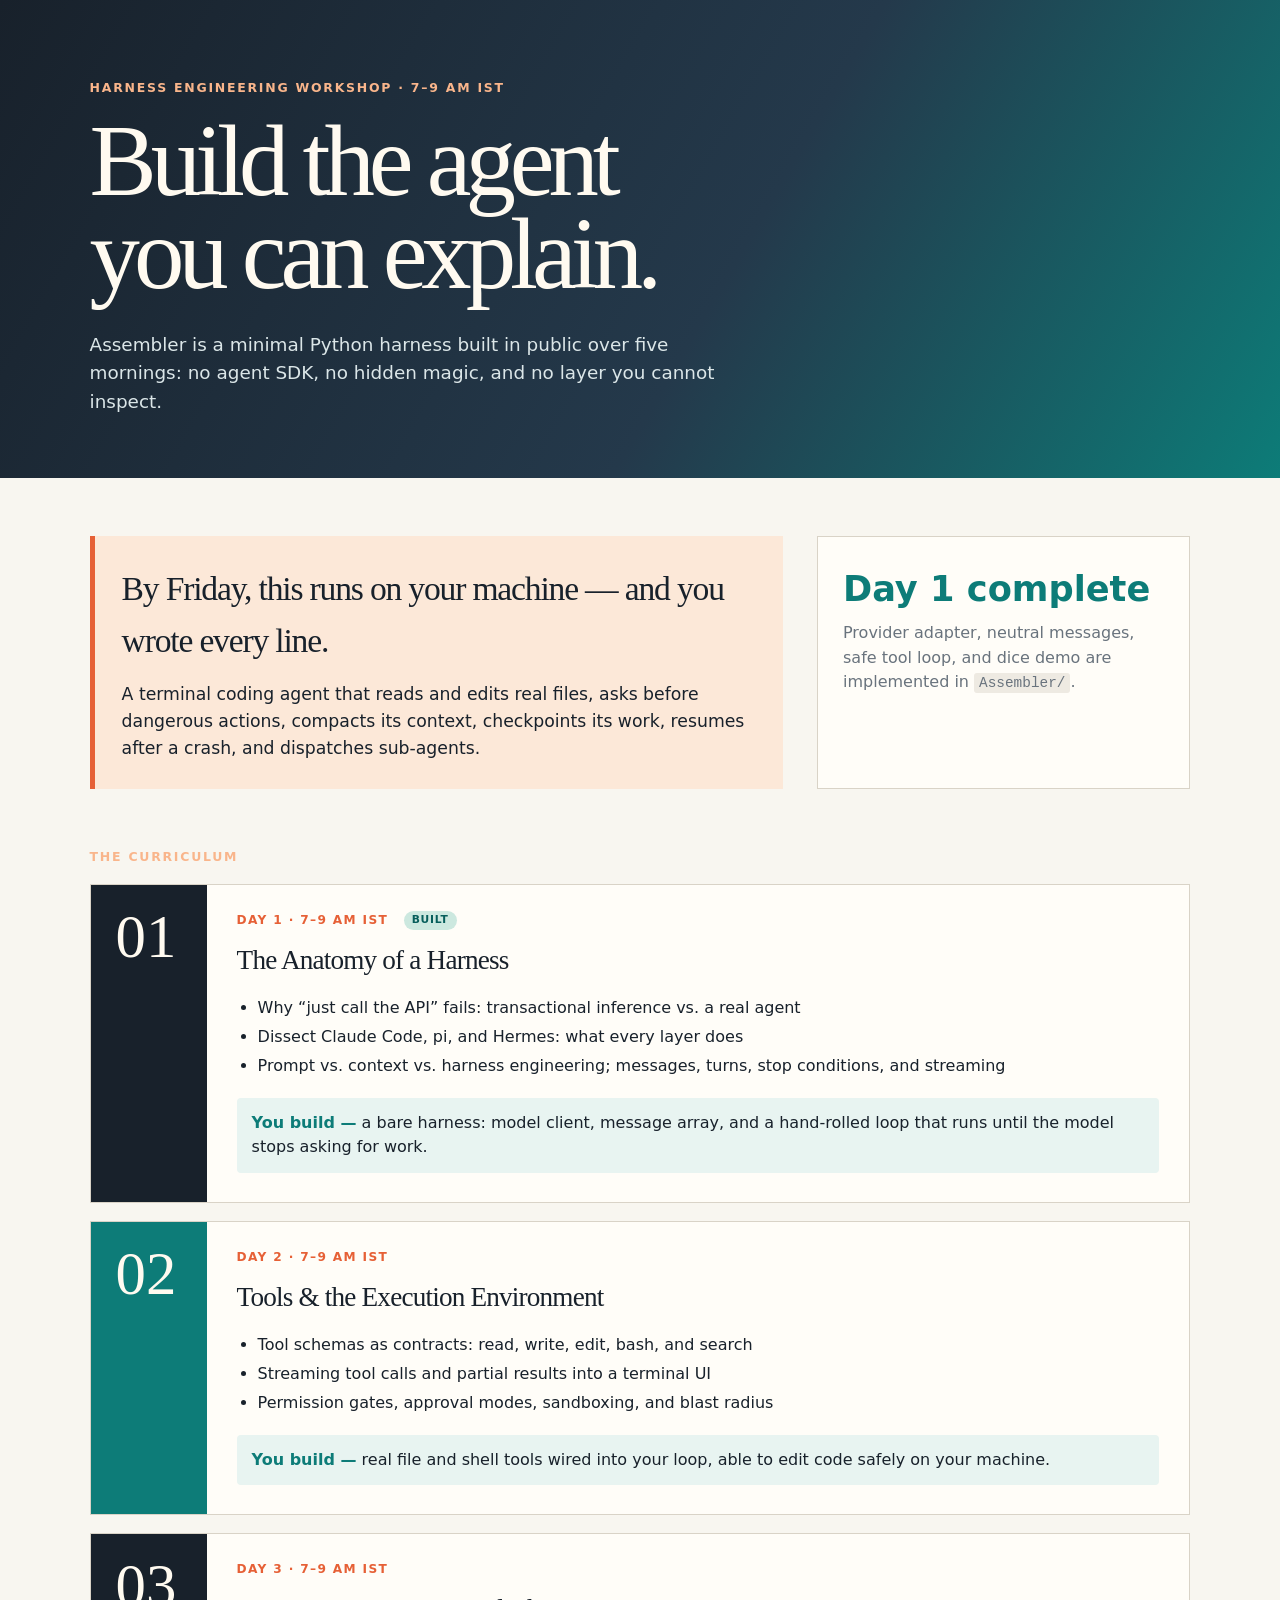
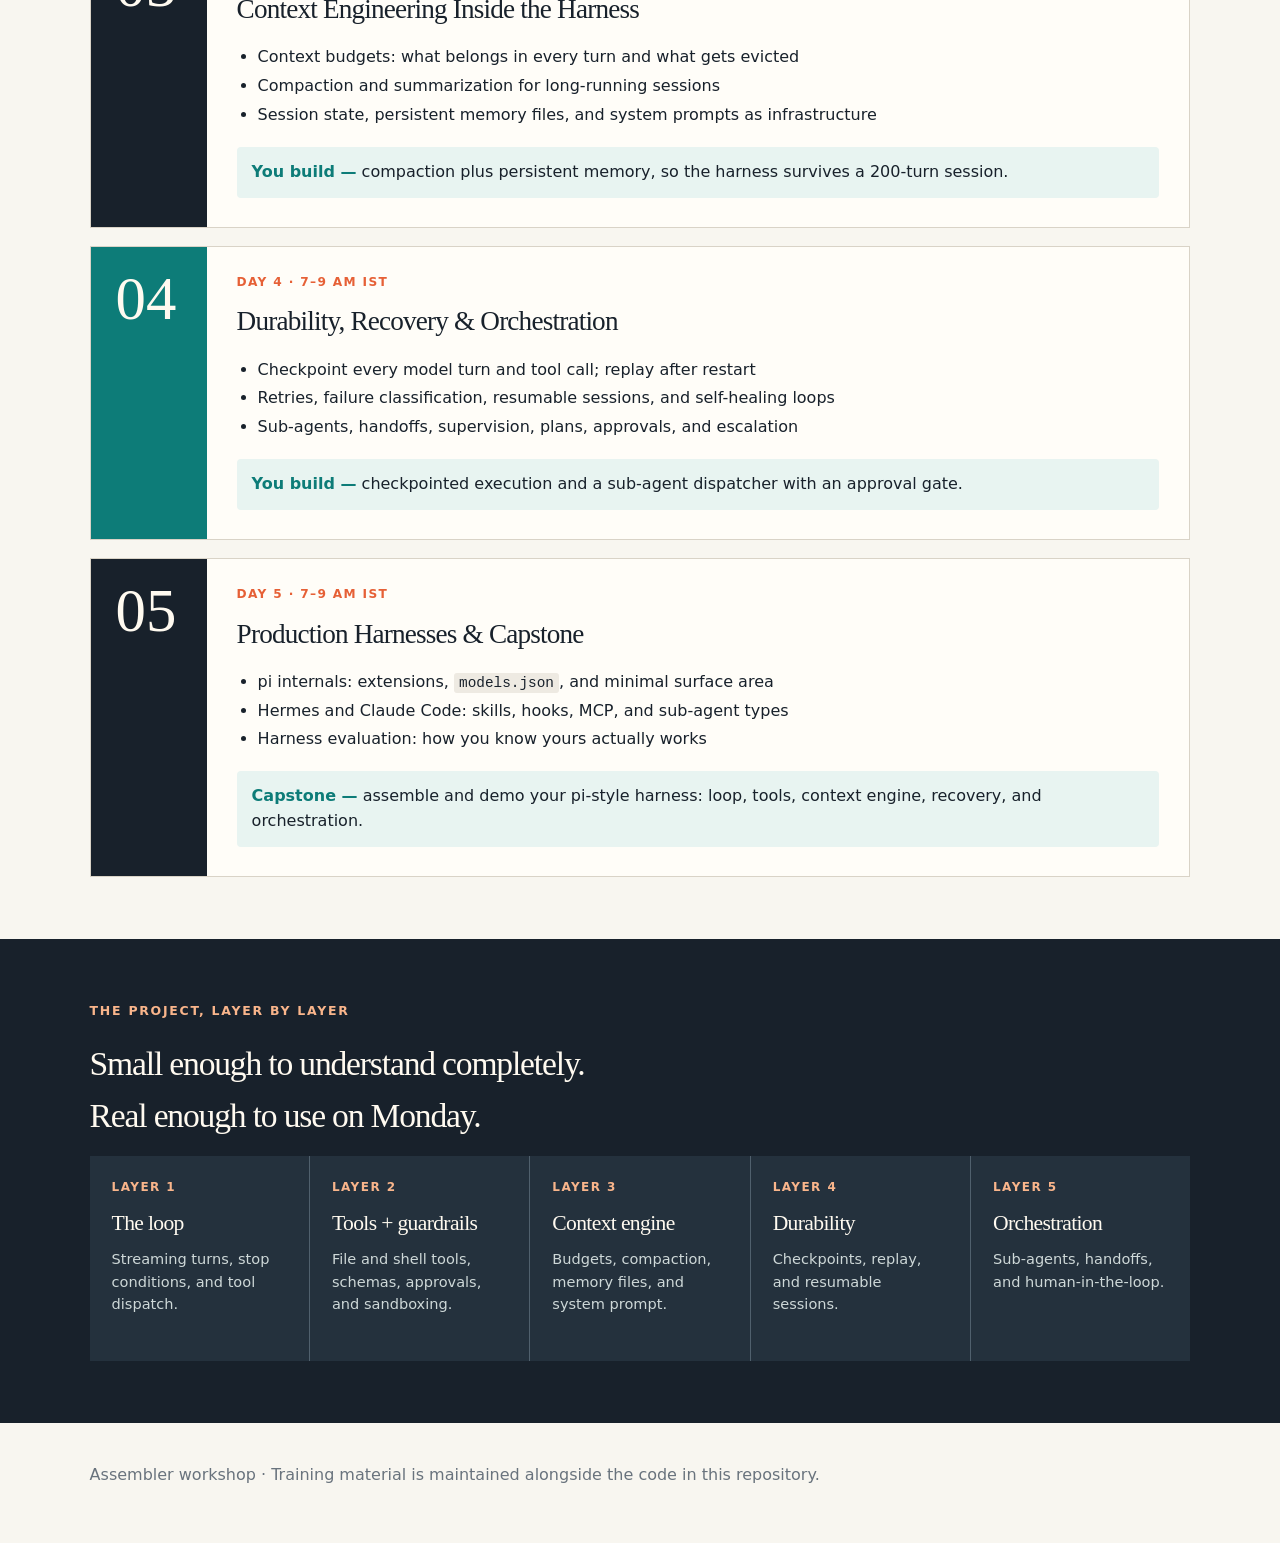
==== training/index.html @ d34ec554 "Add Assembler workshop training guide" ====
<!--
Day 1–5: Assembler workshop learning guide.
Concept: make the curriculum, build milestones, and final architecture visible in one place.
Design rules: remain dependency-free, work from a local file, and track only verified progress.
-->
<!doctype html>
<html lang="en">
<head>
  <meta charset="utf-8">
  <meta name="viewport" content="width=device-width, initial-scale=1">
  <title>Assembler — Harness Engineering Workshop</title>
  <style>
    :root { --ink:#18212b; --paper:#f8f6f0; --card:#fffdf8; --line:#d9d3c7; --accent:#e66036; --teal:#0d7c78; --muted:#69737d; }
    * { box-sizing:border-box; }
    body { margin:0; color:var(--ink); background:var(--paper); font:16px/1.55 Inter, ui-sans-serif, system-ui, sans-serif; }
    header { padding:78px max(7vw,28px) 62px; color:#fffaf0; background:linear-gradient(120deg,#18212b 0%,#24394b 57%,#0d7c78 100%); }
    .eyebrow { margin:0 0 18px; color:#f9b58b; font-size:.78rem; font-weight:800; letter-spacing:.14em; text-transform:uppercase; }
    h1 { max-width:850px; margin:0; font-family:Georgia, serif; font-size:clamp(2.8rem,8vw,6.3rem); font-weight:400; letter-spacing:-.06em; line-height:.92; }
    header p { max-width:650px; margin:30px 0 0; color:#dbe6e8; font-size:1.15rem; }
    main { width:min(1120px,86vw); margin:0 auto; }
    .intro { display:grid; grid-template-columns:1.3fr .7fr; gap:34px; margin:58px 0; }
    h2 { margin:0 0 14px; font-family:Georgia, serif; font-size:2.1rem; font-weight:400; letter-spacing:-.035em; }
    .promise { padding:27px; border-left:5px solid var(--accent); background:#fce8d8; }
    .promise p { margin:0; font-size:1.08rem; }
    .status { padding:25px; border:1px solid var(--line); background:var(--card); }
    .status strong { display:block; color:var(--teal); font-size:2.2rem; }
    .status p { margin:4px 0 0; color:var(--muted); }
    .modules { display:grid; gap:18px; margin:0 0 62px; }
    .module { display:grid; grid-template-columns:116px 1fr; overflow:hidden; border:1px solid var(--line); background:var(--card); }
    .number { padding:25px; color:#fffaf0; background:var(--ink); font:3.8rem/.9 Georgia, serif; }
    .module:nth-child(even) .number { background:var(--teal); }
    .module-content { padding:26px 30px 29px; }
    .meta { margin:0 0 9px; color:var(--accent); font-size:.76rem; font-weight:800; letter-spacing:.11em; text-transform:uppercase; }
    h3 { margin:0; font-family:Georgia, serif; font-size:1.7rem; font-weight:400; letter-spacing:-.03em; }
    ul { margin:15px 0; padding-left:21px; }
    li { margin:4px 0; }
    .build { margin:19px 0 0; padding:13px 15px; border-radius:4px; background:#e8f4f1; }
    .build b { color:var(--teal); }
    .complete { display:inline-block; margin-left:10px; padding:3px 8px; border-radius:99px; color:#075e5b; background:#cce8df; font:700 .67rem/1.2 ui-sans-serif, system-ui, sans-serif; letter-spacing:.07em; text-transform:uppercase; vertical-align:middle; }
    .architecture { margin:0 -7vw 0; padding:62px 7vw; color:#fffaf0; background:#18212b; }
    .architecture h2 { color:#fffaf0; }
    .layers { display:grid; grid-template-columns:repeat(5,1fr); gap:1px; background:#50606d; }
    .layer { min-height:205px; padding:22px; background:#24313d; }
    .layer b { display:block; color:#f9b58b; font-size:.75rem; letter-spacing:.12em; text-transform:uppercase; }
    .layer h3 { margin:10px 0 8px; font-size:1.35rem; }
    .layer p { margin:0; color:#ced8d8; font-size:.91rem; }
    footer { padding:40px 0 55px; color:var(--muted); }
    code { padding:2px 5px; border-radius:3px; background:#eeeae2; font-size:.9em; }
    @media (max-width:760px) { .intro { grid-template-columns:1fr; } .module { grid-template-columns:80px 1fr; } .number { padding:22px 14px; font-size:2.6rem; } .module-content { padding:22px; } .layers { grid-template-columns:1fr; } }
  </style>
</head>
<body>
  <header>
    <p class="eyebrow">Harness Engineering Workshop · 7–9 AM IST</p>
    <h1>Build the agent<br>you can explain.</h1>
    <p>Assembler is a minimal Python harness built in public over five mornings: no agent SDK, no hidden magic, and no layer you cannot inspect.</p>
  </header>
  <main>
    <section class="intro">
      <div class="promise">
        <h2>By Friday, this runs on your machine — and you wrote every line.</h2>
        <p>A terminal coding agent that reads and edits real files, asks before dangerous actions, compacts its context, checkpoints its work, resumes after a crash, and dispatches sub-agents.</p>
      </div>
      <aside class="status">
        <strong>Day 1 complete</strong>
        <p>Provider adapter, neutral messages, safe tool loop, and dice demo are implemented in <code>Assembler/</code>.</p>
      </aside>
    </section>

    <section aria-labelledby="curriculum">
      <p class="eyebrow" id="curriculum">The curriculum</p>
      <div class="modules">
        <article class="module">
          <div class="number">01</div><div class="module-content">
            <p class="meta">Day 1 · 7–9 AM IST <span class="complete">Built</span></p><h3>The Anatomy of a Harness</h3>
            <ul><li>Why “just call the API” fails: transactional inference vs. a real agent</li><li>Dissect Claude Code, pi, and Hermes: what every layer does</li><li>Prompt vs. context vs. harness engineering; messages, turns, stop conditions, and streaming</li></ul>
            <p class="build"><b>You build —</b> a bare harness: model client, message array, and a hand-rolled loop that runs until the model stops asking for work.</p>
          </div>
        </article>
        <article class="module">
          <div class="number">02</div><div class="module-content">
            <p class="meta">Day 2 · 7–9 AM IST</p><h3>Tools &amp; the Execution Environment</h3>
            <ul><li>Tool schemas as contracts: read, write, edit, bash, and search</li><li>Streaming tool calls and partial results into a terminal UI</li><li>Permission gates, approval modes, sandboxing, and blast radius</li></ul>
            <p class="build"><b>You build —</b> real file and shell tools wired into your loop, able to edit code safely on your machine.</p>
          </div>
        </article>
        <article class="module">
          <div class="number">03</div><div class="module-content">
            <p class="meta">Day 3 · 7–9 AM IST</p><h3>Context Engineering Inside the Harness</h3>
            <ul><li>Context budgets: what belongs in every turn and what gets evicted</li><li>Compaction and summarization for long-running sessions</li><li>Session state, persistent memory files, and system prompts as infrastructure</li></ul>
            <p class="build"><b>You build —</b> compaction plus persistent memory, so the harness survives a 200-turn session.</p>
          </div>
        </article>
        <article class="module">
          <div class="number">04</div><div class="module-content">
            <p class="meta">Day 4 · 7–9 AM IST</p><h3>Durability, Recovery &amp; Orchestration</h3>
            <ul><li>Checkpoint every model turn and tool call; replay after restart</li><li>Retries, failure classification, resumable sessions, and self-healing loops</li><li>Sub-agents, handoffs, supervision, plans, approvals, and escalation</li></ul>
            <p class="build"><b>You build —</b> checkpointed execution and a sub-agent dispatcher with an approval gate.</p>
          </div>
        </article>
        <article class="module">
          <div class="number">05</div><div class="module-content">
            <p class="meta">Day 5 · 7–9 AM IST</p><h3>Production Harnesses &amp; Capstone</h3>
            <ul><li>pi internals: extensions, <code>models.json</code>, and minimal surface area</li><li>Hermes and Claude Code: skills, hooks, MCP, and sub-agent types</li><li>Harness evaluation: how you know yours actually works</li></ul>
            <p class="build"><b>Capstone —</b> assemble and demo your pi-style harness: loop, tools, context engine, recovery, and orchestration.</p>
          </div>
        </article>
      </div>
    </section>
    <section class="architecture" aria-labelledby="architecture">
      <p class="eyebrow">The project, layer by layer</p><h2 id="architecture">Small enough to understand completely.<br>Real enough to use on Monday.</h2>
      <div class="layers">
        <article class="layer"><b>Layer 1</b><h3>The loop</h3><p>Streaming turns, stop conditions, and tool dispatch.</p></article>
        <article class="layer"><b>Layer 2</b><h3>Tools + guardrails</h3><p>File and shell tools, schemas, approvals, and sandboxing.</p></article>
        <article class="layer"><b>Layer 3</b><h3>Context engine</h3><p>Budgets, compaction, memory files, and system prompt.</p></article>
        <article class="layer"><b>Layer 4</b><h3>Durability</h3><p>Checkpoints, replay, and resumable sessions.</p></article>
        <article class="layer"><b>Layer 5</b><h3>Orchestration</h3><p>Sub-agents, handoffs, and human-in-the-loop.</p></article>
      </div>
    </section>
    <footer>Assembler workshop · Training material is maintained alongside the code in this repository.</footer>
  </main>
</body>
</html>
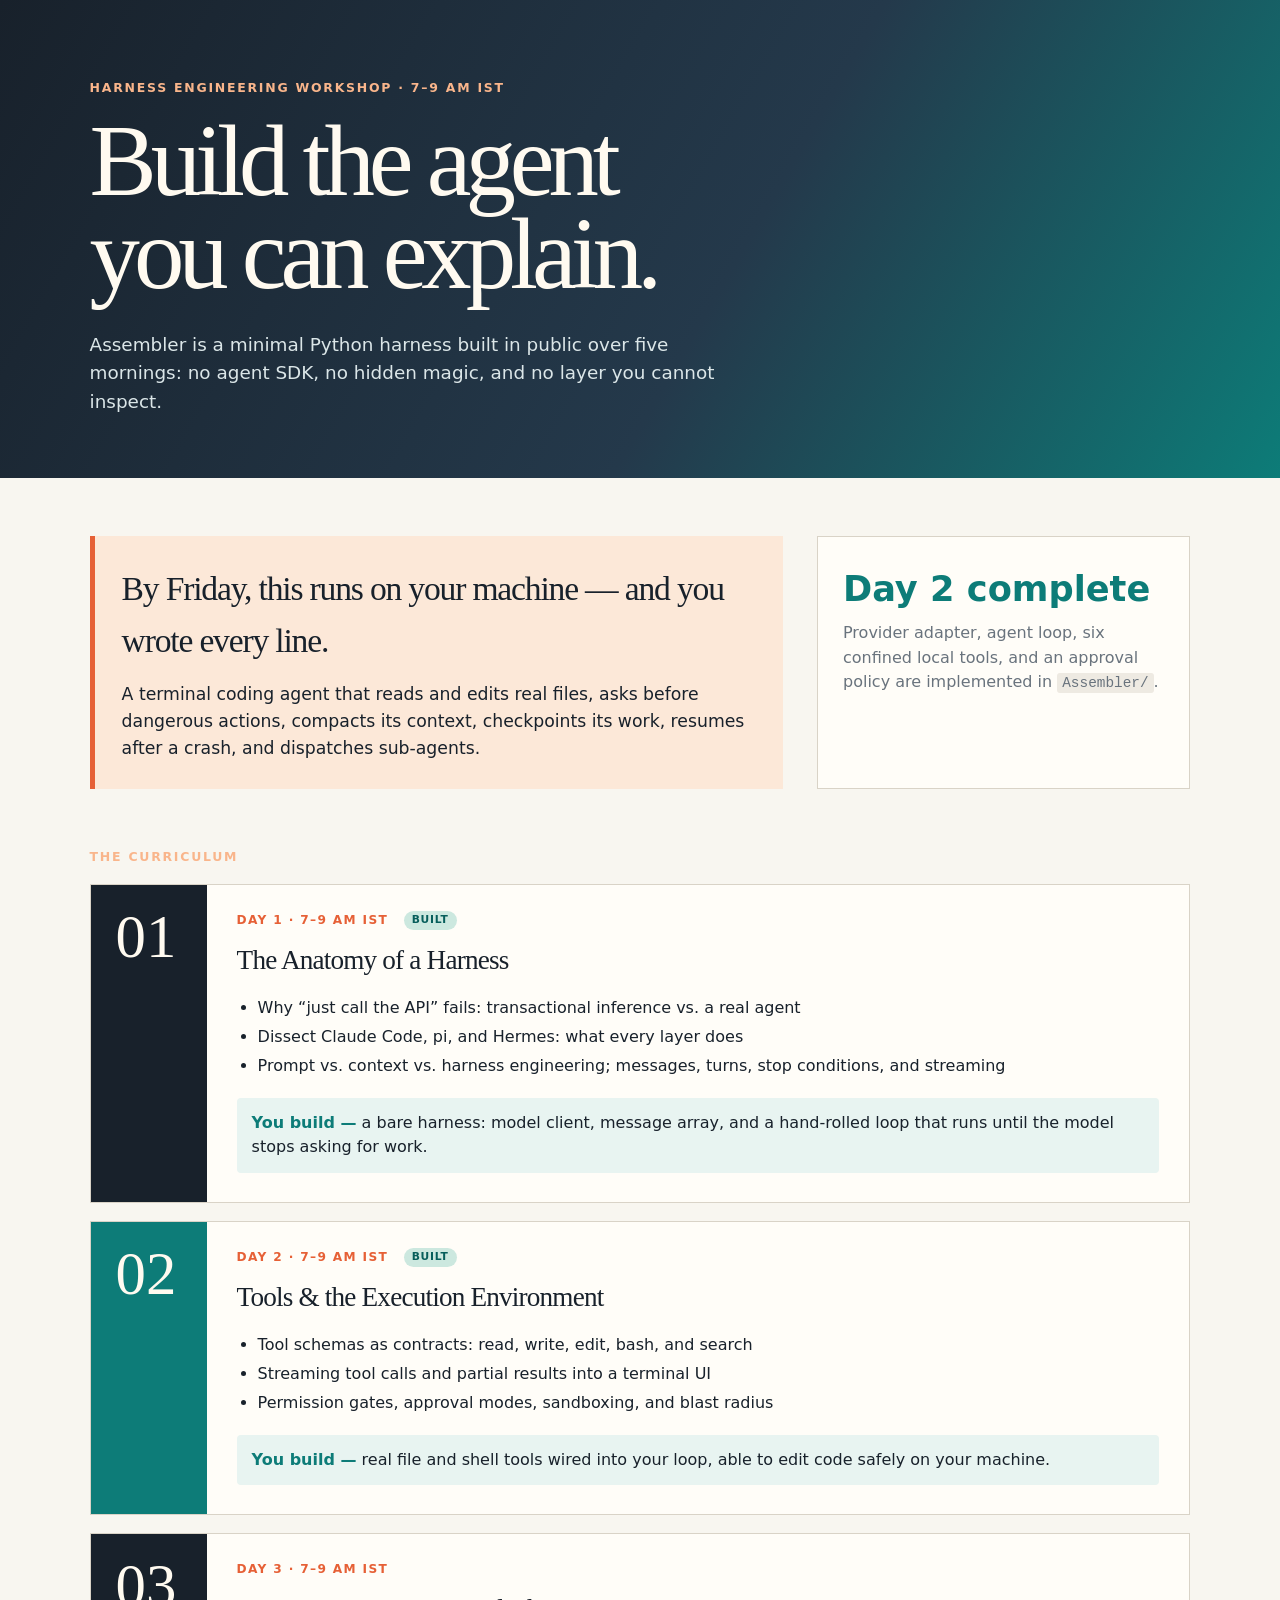
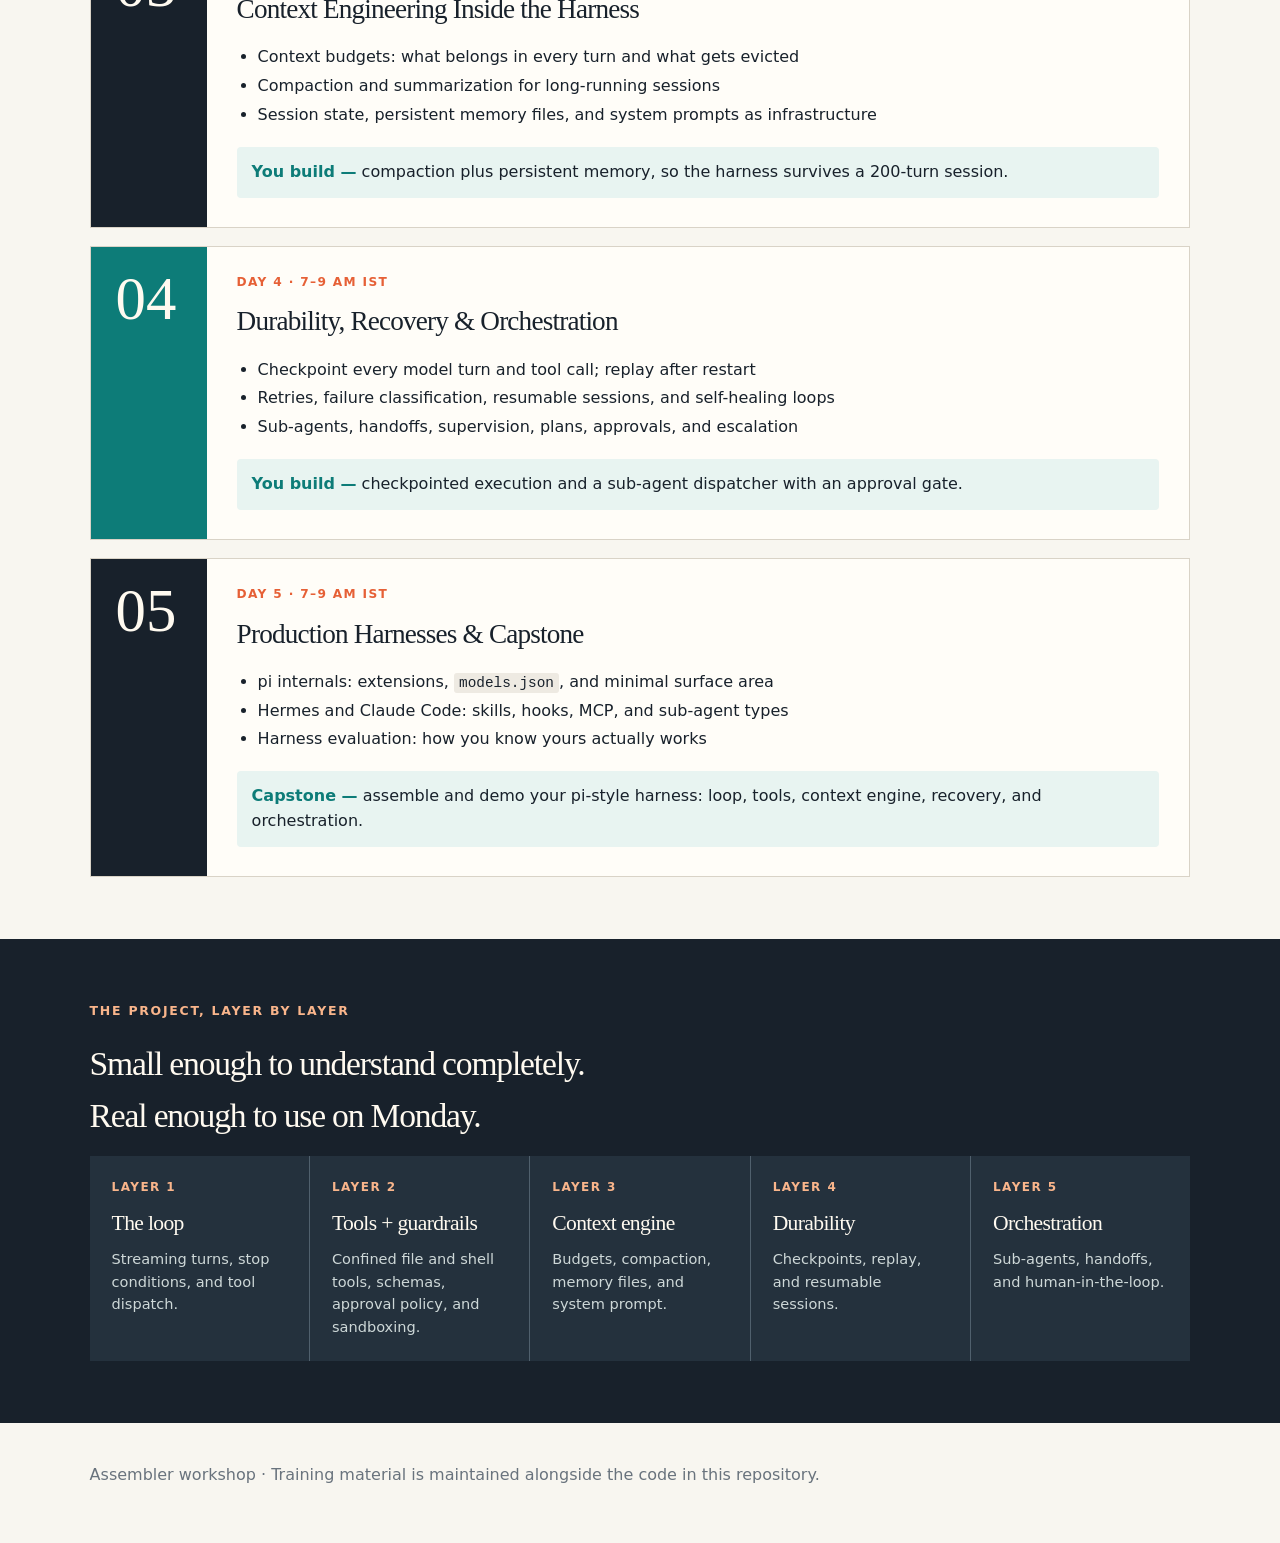
==== commit b3e9cd44: "Complete Day 2 tools and security milestone" ====
--- a/training/index.html
+++ b/training/index.html
@@ -62,8 +62,8 @@
         <p>A terminal coding agent that reads and edits real files, asks before dangerous actions, compacts its context, checkpoints its work, resumes after a crash, and dispatches sub-agents.</p>
       </div>
       <aside class="status">
-        <strong>Day 1 complete</strong>
-        <p>Provider adapter, neutral messages, safe tool loop, and dice demo are implemented in <code>Assembler/</code>.</p>
+        <strong>Day 2 complete</strong>
+        <p>Provider adapter, agent loop, six confined local tools, and an approval policy are implemented in <code>Assembler/</code>.</p>
       </aside>
     </section>
 
@@ -79,7 +79,7 @@
         </article>
         <article class="module">
           <div class="number">02</div><div class="module-content">
-            <p class="meta">Day 2 · 7–9 AM IST</p><h3>Tools &amp; the Execution Environment</h3>
+            <p class="meta">Day 2 · 7–9 AM IST <span class="complete">Built</span></p><h3>Tools &amp; the Execution Environment</h3>
             <ul><li>Tool schemas as contracts: read, write, edit, bash, and search</li><li>Streaming tool calls and partial results into a terminal UI</li><li>Permission gates, approval modes, sandboxing, and blast radius</li></ul>
             <p class="build"><b>You build —</b> real file and shell tools wired into your loop, able to edit code safely on your machine.</p>
           </div>
@@ -111,7 +111,7 @@
       <p class="eyebrow">The project, layer by layer</p><h2 id="architecture">Small enough to understand completely.<br>Real enough to use on Monday.</h2>
       <div class="layers">
         <article class="layer"><b>Layer 1</b><h3>The loop</h3><p>Streaming turns, stop conditions, and tool dispatch.</p></article>
-        <article class="layer"><b>Layer 2</b><h3>Tools + guardrails</h3><p>File and shell tools, schemas, approvals, and sandboxing.</p></article>
+        <article class="layer"><b>Layer 2</b><h3>Tools + guardrails</h3><p>Confined file and shell tools, schemas, approval policy, and sandboxing.</p></article>
         <article class="layer"><b>Layer 3</b><h3>Context engine</h3><p>Budgets, compaction, memory files, and system prompt.</p></article>
         <article class="layer"><b>Layer 4</b><h3>Durability</h3><p>Checkpoints, replay, and resumable sessions.</p></article>
         <article class="layer"><b>Layer 5</b><h3>Orchestration</h3><p>Sub-agents, handoffs, and human-in-the-loop.</p></article>
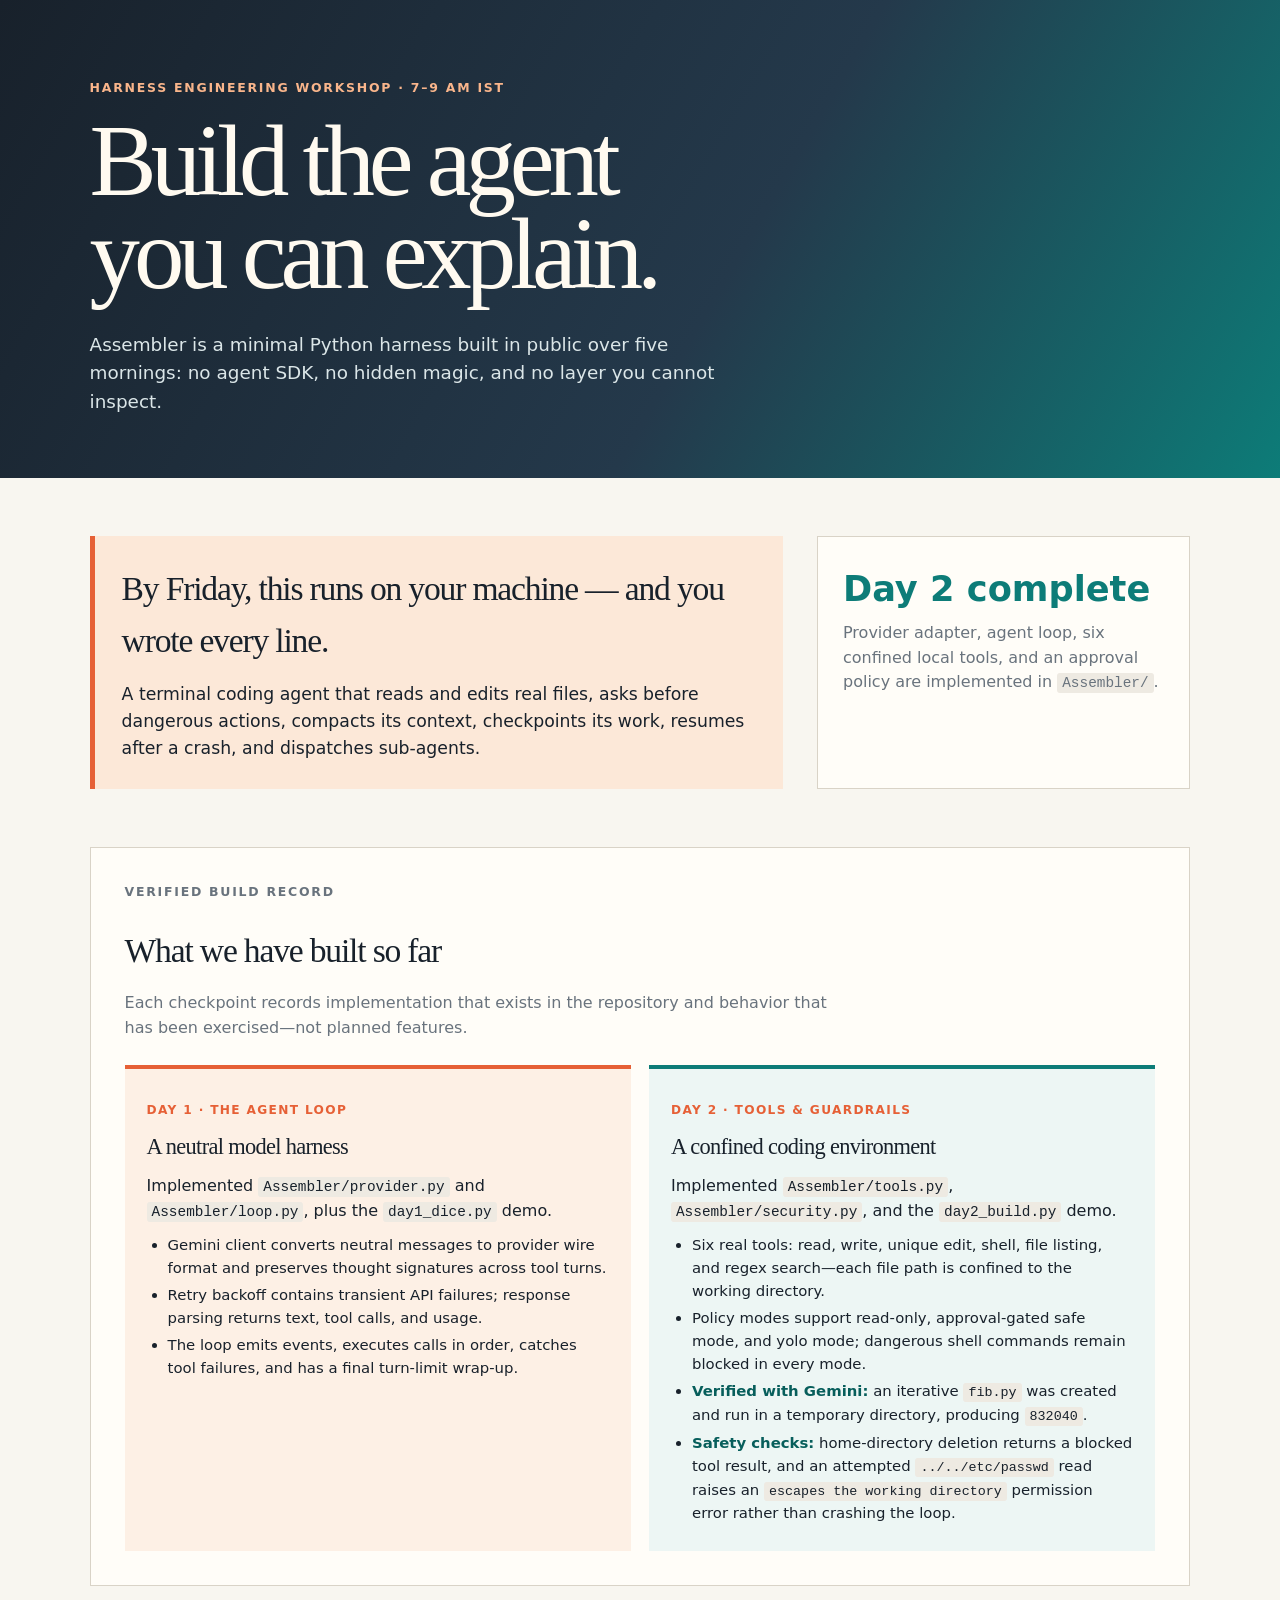
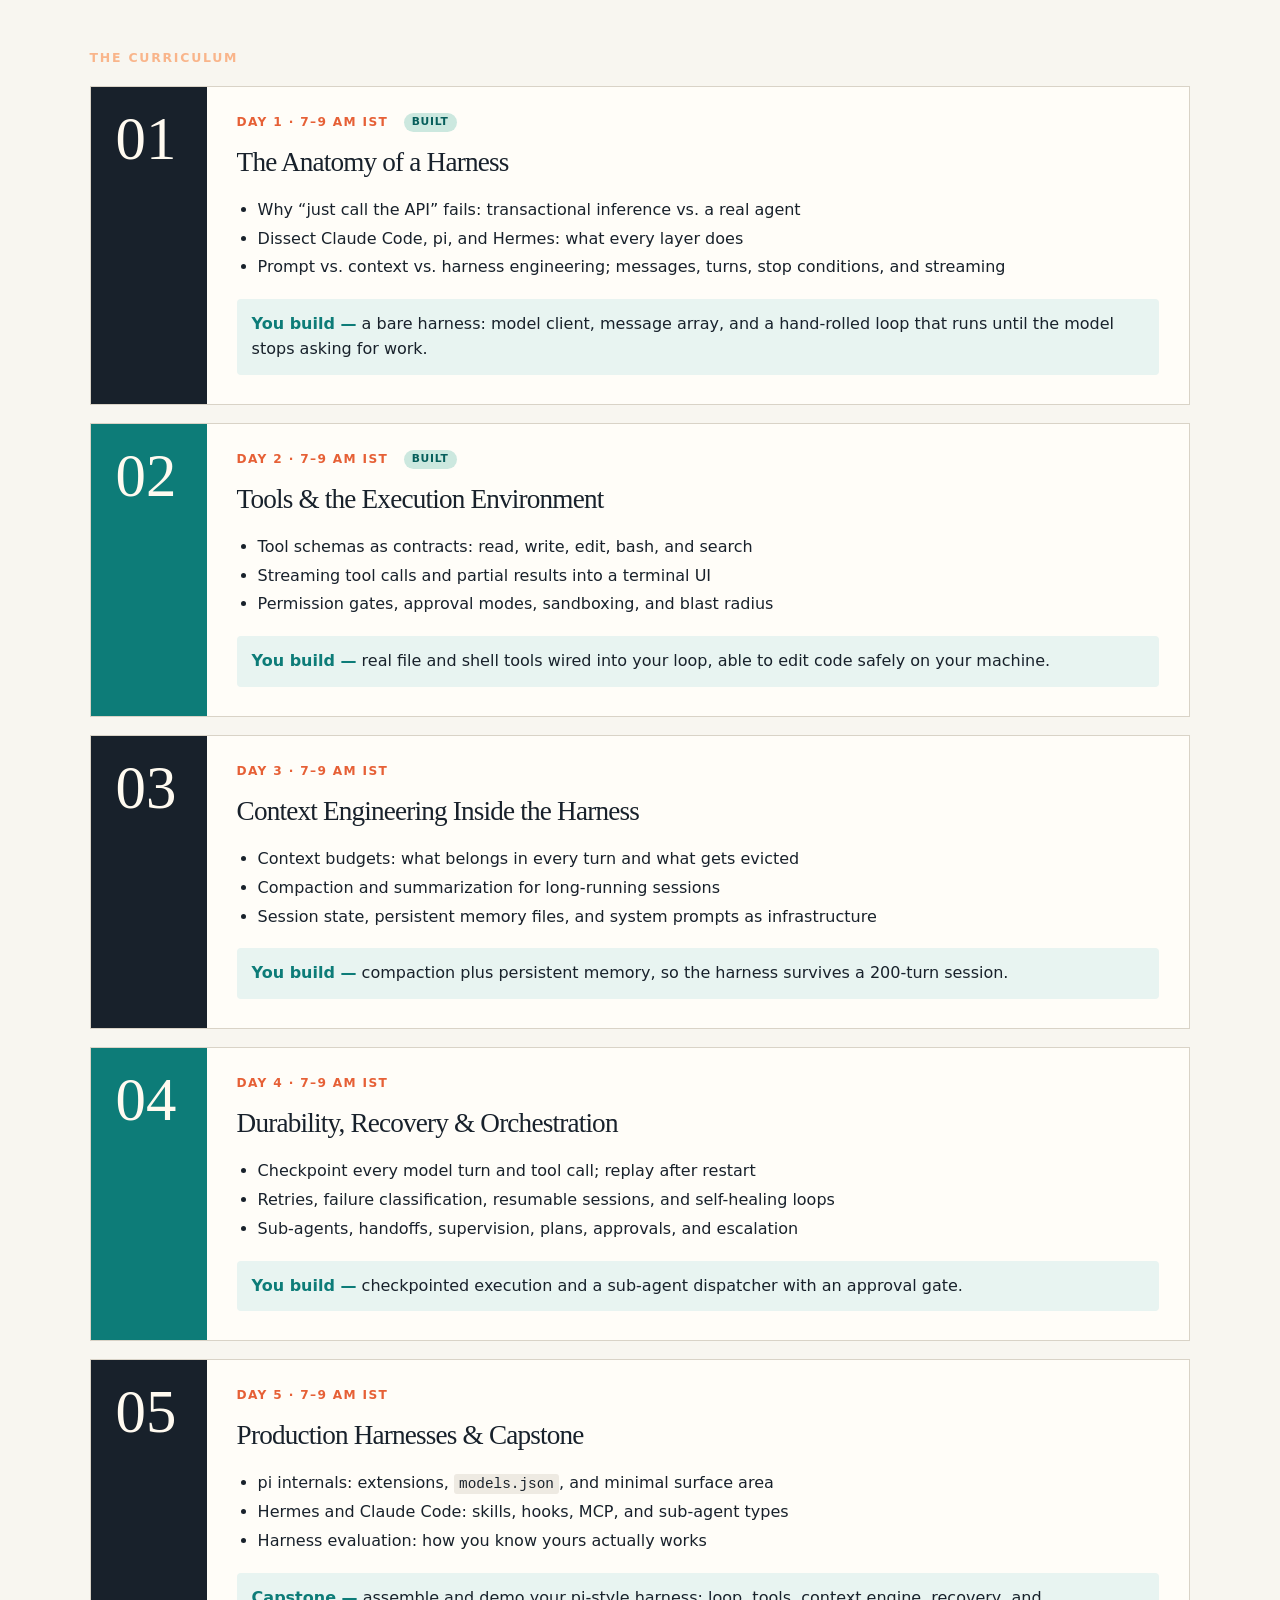
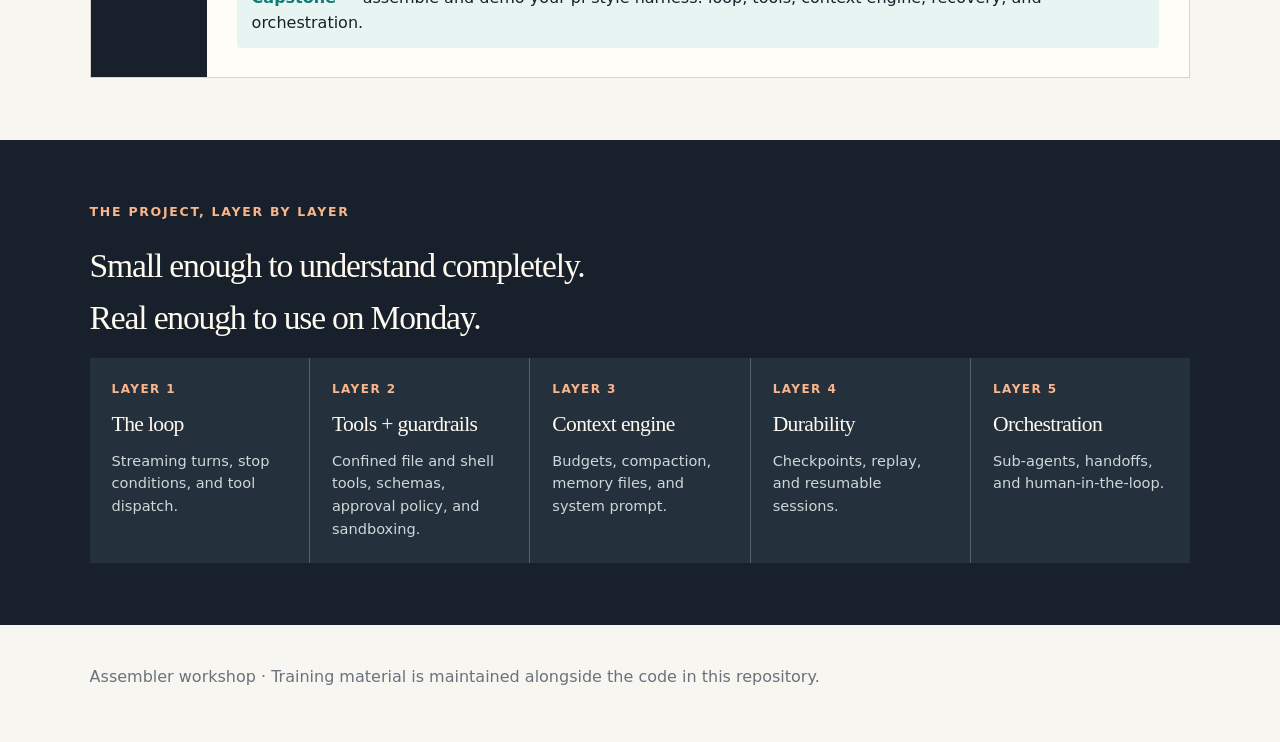
==== commit 51c9ceb5: "Document verified Day 1 and Day 2 work" ====
--- a/training/index.html
+++ b/training/index.html
@@ -25,6 +25,15 @@
     .status { padding:25px; border:1px solid var(--line); background:var(--card); }
     .status strong { display:block; color:var(--teal); font-size:2.2rem; }
     .status p { margin:4px 0 0; color:var(--muted); }
+    .checkpoint { margin:0 0 62px; padding:34px; border:1px solid var(--line); background:var(--card); }
+    .checkpoint > p { max-width:710px; margin:0 0 24px; color:var(--muted); }
+    .checkpoint-grid { display:grid; grid-template-columns:1fr 1fr; gap:18px; }
+    .checkpoint-card { padding:22px; border-top:4px solid var(--teal); background:#edf6f4; }
+    .checkpoint-card:first-child { border-top-color:var(--accent); background:#fdf0e5; }
+    .checkpoint-card h3 { font-size:1.4rem; }
+    .checkpoint-card p { margin:10px 0; }
+    .checkpoint-card ul { margin:10px 0 0; font-size:.93rem; }
+    .verified { color:#075e5b; font-weight:800; }
     .modules { display:grid; gap:18px; margin:0 0 62px; }
     .module { display:grid; grid-template-columns:116px 1fr; overflow:hidden; border:1px solid var(--line); background:var(--card); }
     .number { padding:25px; color:#fffaf0; background:var(--ink); font:3.8rem/.9 Georgia, serif; }
@@ -46,7 +55,7 @@
     .layer p { margin:0; color:#ced8d8; font-size:.91rem; }
     footer { padding:40px 0 55px; color:var(--muted); }
     code { padding:2px 5px; border-radius:3px; background:#eeeae2; font-size:.9em; }
-    @media (max-width:760px) { .intro { grid-template-columns:1fr; } .module { grid-template-columns:80px 1fr; } .number { padding:22px 14px; font-size:2.6rem; } .module-content { padding:22px; } .layers { grid-template-columns:1fr; } }
+    @media (max-width:760px) { .intro, .checkpoint-grid { grid-template-columns:1fr; } .module { grid-template-columns:80px 1fr; } .number { padding:22px 14px; font-size:2.6rem; } .module-content { padding:22px; } .layers { grid-template-columns:1fr; } }
   </style>
 </head>
 <body>
@@ -65,6 +74,26 @@
         <strong>Day 2 complete</strong>
         <p>Provider adapter, agent loop, six confined local tools, and an approval policy are implemented in <code>Assembler/</code>.</p>
       </aside>
+    </section>
+
+    <section class="checkpoint" aria-labelledby="checkpoint-title">
+      <p class="eyebrow">Verified build record</p>
+      <h2 id="checkpoint-title">What we have built so far</h2>
+      <p>Each checkpoint records implementation that exists in the repository and behavior that has been exercised—not planned features.</p>
+      <div class="checkpoint-grid">
+        <article class="checkpoint-card">
+          <p class="meta">Day 1 · the agent loop</p>
+          <h3>A neutral model harness</h3>
+          <p>Implemented <code>Assembler/provider.py</code> and <code>Assembler/loop.py</code>, plus the <code>day1_dice.py</code> demo.</p>
+          <ul><li>Gemini client converts neutral messages to provider wire format and preserves thought signatures across tool turns.</li><li>Retry backoff contains transient API failures; response parsing returns text, tool calls, and usage.</li><li>The loop emits events, executes calls in order, catches tool failures, and has a final turn-limit wrap-up.</li></ul>
+        </article>
+        <article class="checkpoint-card">
+          <p class="meta">Day 2 · tools &amp; guardrails</p>
+          <h3>A confined coding environment</h3>
+          <p>Implemented <code>Assembler/tools.py</code>, <code>Assembler/security.py</code>, and the <code>day2_build.py</code> demo.</p>
+          <ul><li>Six real tools: read, write, unique edit, shell, file listing, and regex search—each file path is confined to the working directory.</li><li>Policy modes support read-only, approval-gated safe mode, and yolo mode; dangerous shell commands remain blocked in every mode.</li><li><span class="verified">Verified with Gemini:</span> an iterative <code>fib.py</code> was created and run in a temporary directory, producing <code>832040</code>.</li><li><span class="verified">Safety checks:</span> home-directory deletion returns a blocked tool result, and an attempted <code>../../etc/passwd</code> read raises an <code>escapes the working directory</code> permission error rather than crashing the loop.</li></ul>
+        </article>
+      </div>
     </section>
 
     <section aria-labelledby="curriculum">
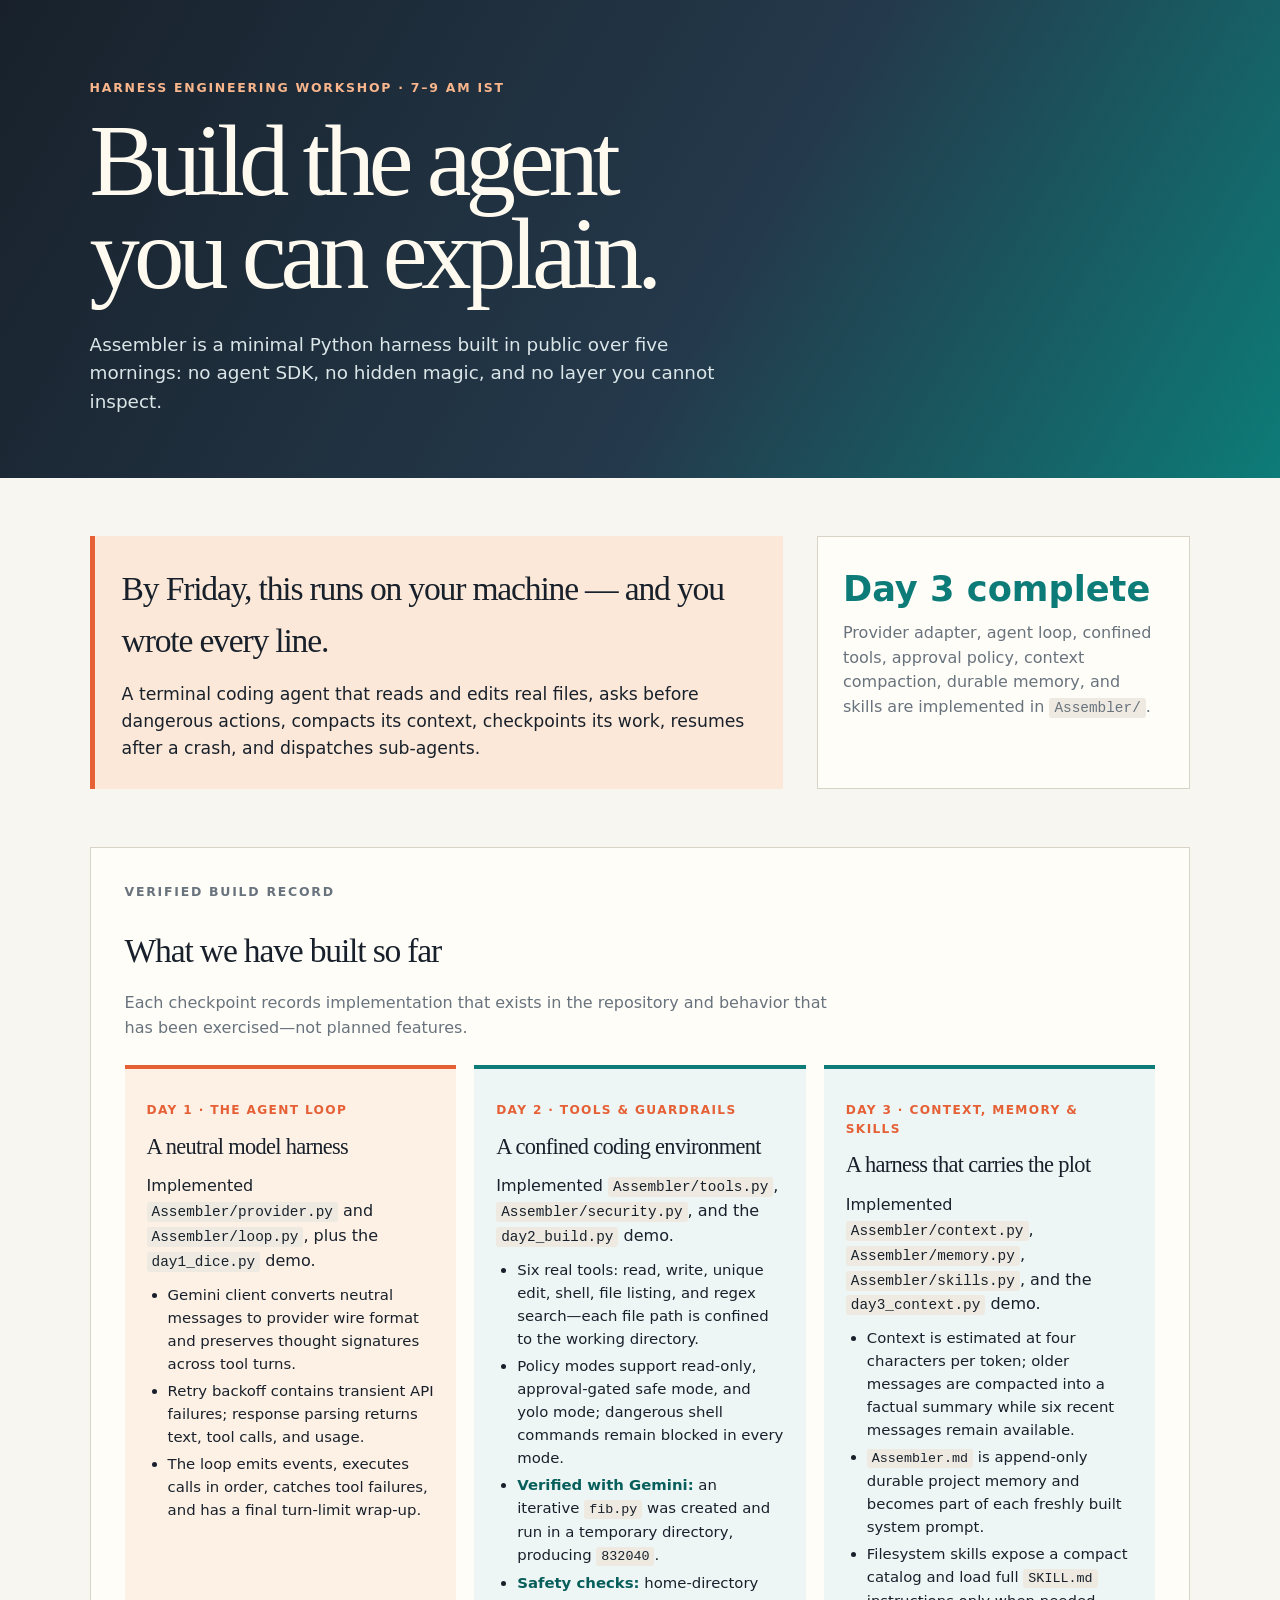
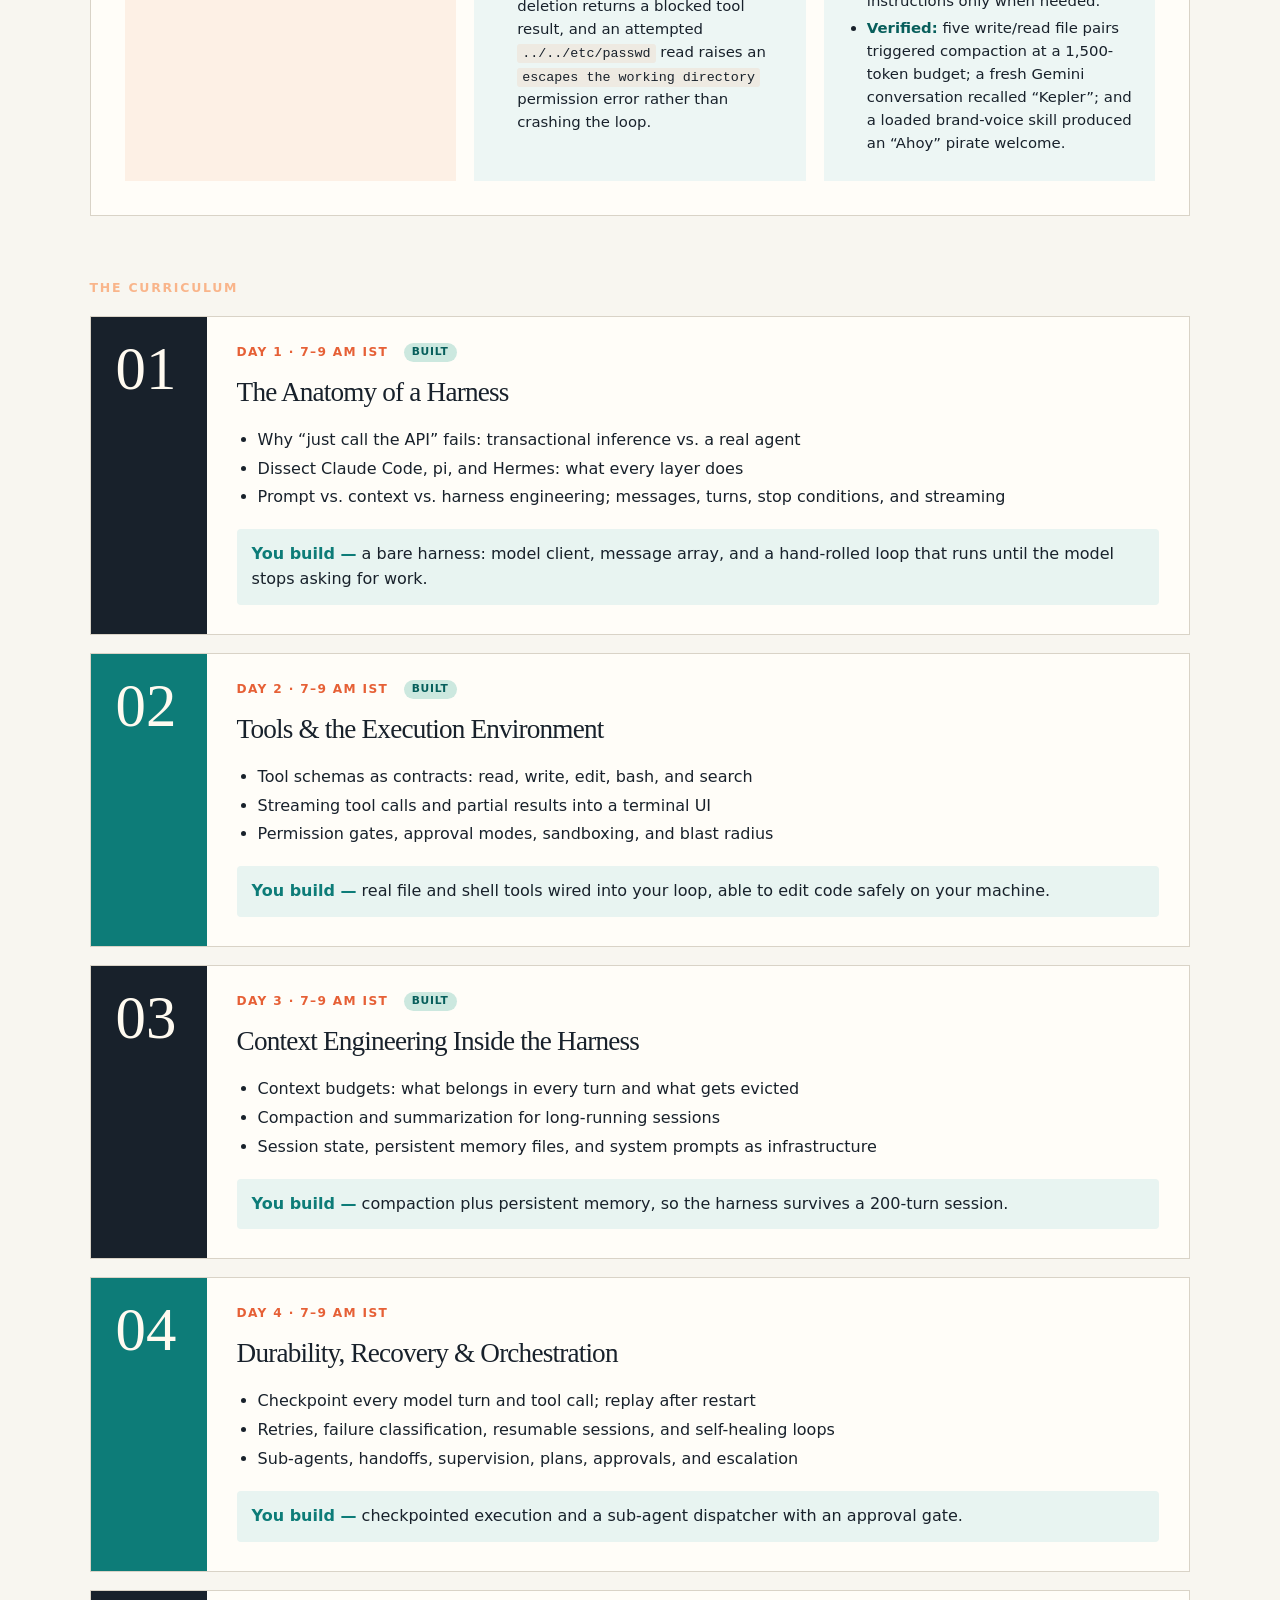
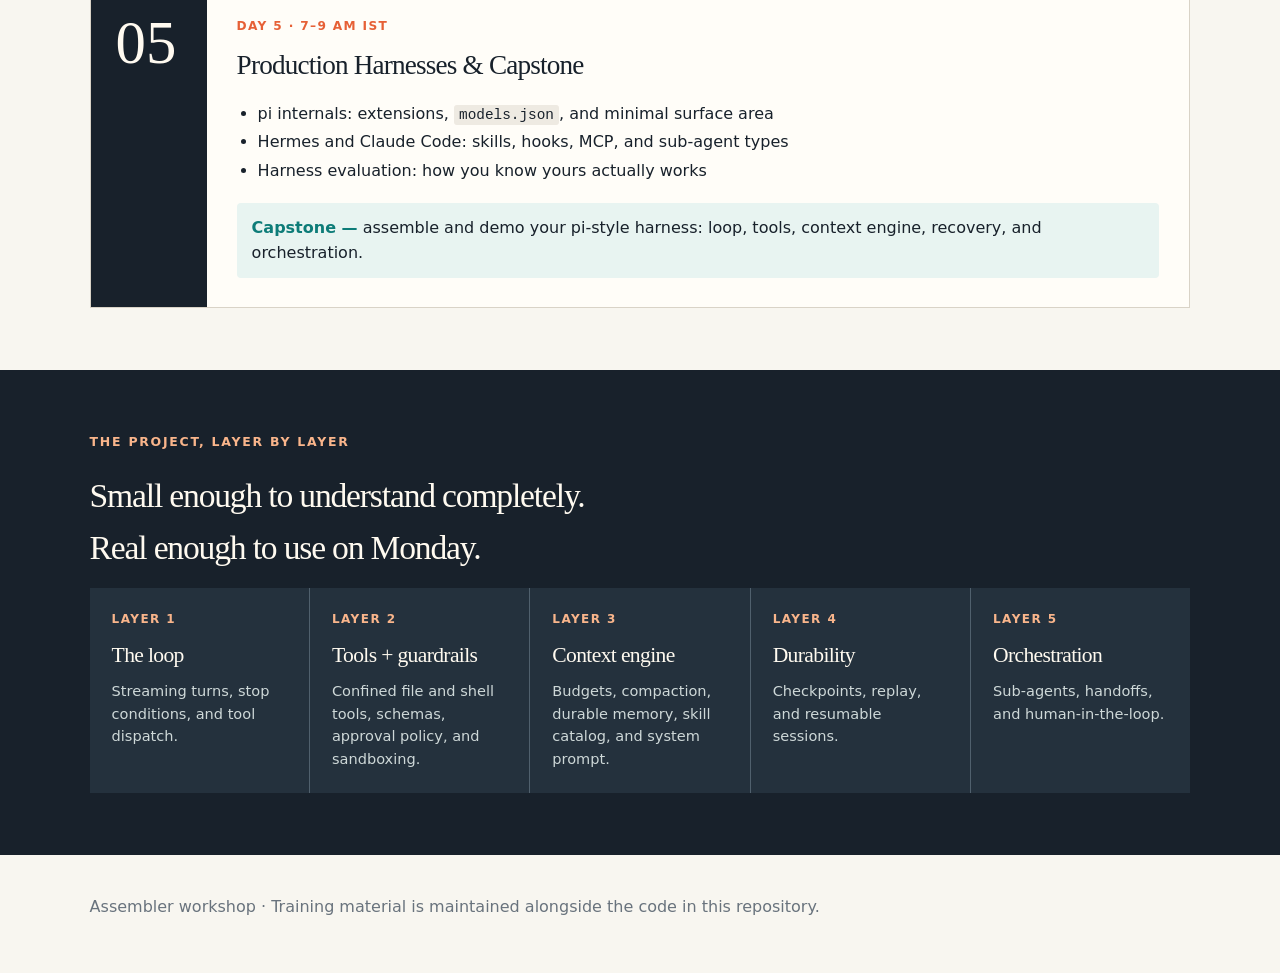
==== commit 8af4d3eb: "Complete Day 3 memory and skills milestone" ====
--- a/training/index.html
+++ b/training/index.html
@@ -27,7 +27,7 @@
     .status p { margin:4px 0 0; color:var(--muted); }
     .checkpoint { margin:0 0 62px; padding:34px; border:1px solid var(--line); background:var(--card); }
     .checkpoint > p { max-width:710px; margin:0 0 24px; color:var(--muted); }
-    .checkpoint-grid { display:grid; grid-template-columns:1fr 1fr; gap:18px; }
+    .checkpoint-grid { display:grid; grid-template-columns:repeat(auto-fit,minmax(250px,1fr)); gap:18px; }
     .checkpoint-card { padding:22px; border-top:4px solid var(--teal); background:#edf6f4; }
     .checkpoint-card:first-child { border-top-color:var(--accent); background:#fdf0e5; }
     .checkpoint-card h3 { font-size:1.4rem; }
@@ -71,8 +71,8 @@
         <p>A terminal coding agent that reads and edits real files, asks before dangerous actions, compacts its context, checkpoints its work, resumes after a crash, and dispatches sub-agents.</p>
       </div>
       <aside class="status">
-        <strong>Day 2 complete</strong>
-        <p>Provider adapter, agent loop, six confined local tools, and an approval policy are implemented in <code>Assembler/</code>.</p>
+        <strong>Day 3 complete</strong>
+        <p>Provider adapter, agent loop, confined tools, approval policy, context compaction, durable memory, and skills are implemented in <code>Assembler/</code>.</p>
       </aside>
     </section>
 
@@ -92,6 +92,12 @@
           <h3>A confined coding environment</h3>
           <p>Implemented <code>Assembler/tools.py</code>, <code>Assembler/security.py</code>, and the <code>day2_build.py</code> demo.</p>
           <ul><li>Six real tools: read, write, unique edit, shell, file listing, and regex search—each file path is confined to the working directory.</li><li>Policy modes support read-only, approval-gated safe mode, and yolo mode; dangerous shell commands remain blocked in every mode.</li><li><span class="verified">Verified with Gemini:</span> an iterative <code>fib.py</code> was created and run in a temporary directory, producing <code>832040</code>.</li><li><span class="verified">Safety checks:</span> home-directory deletion returns a blocked tool result, and an attempted <code>../../etc/passwd</code> read raises an <code>escapes the working directory</code> permission error rather than crashing the loop.</li></ul>
+        </article>
+        <article class="checkpoint-card">
+          <p class="meta">Day 3 · context, memory &amp; skills</p>
+          <h3>A harness that carries the plot</h3>
+          <p>Implemented <code>Assembler/context.py</code>, <code>Assembler/memory.py</code>, <code>Assembler/skills.py</code>, and the <code>day3_context.py</code> demo.</p>
+          <ul><li>Context is estimated at four characters per token; older messages are compacted into a factual summary while six recent messages remain available.</li><li><code>Assembler.md</code> is append-only durable project memory and becomes part of each freshly built system prompt.</li><li>Filesystem skills expose a compact catalog and load full <code>SKILL.md</code> instructions only when needed.</li><li><span class="verified">Verified:</span> five write/read file pairs triggered compaction at a 1,500-token budget; a fresh Gemini conversation recalled “Kepler”; and a loaded brand-voice skill produced an “Ahoy” pirate welcome.</li></ul>
         </article>
       </div>
     </section>
@@ -115,7 +121,7 @@
         </article>
         <article class="module">
           <div class="number">03</div><div class="module-content">
-            <p class="meta">Day 3 · 7–9 AM IST</p><h3>Context Engineering Inside the Harness</h3>
+            <p class="meta">Day 3 · 7–9 AM IST <span class="complete">Built</span></p><h3>Context Engineering Inside the Harness</h3>
             <ul><li>Context budgets: what belongs in every turn and what gets evicted</li><li>Compaction and summarization for long-running sessions</li><li>Session state, persistent memory files, and system prompts as infrastructure</li></ul>
             <p class="build"><b>You build —</b> compaction plus persistent memory, so the harness survives a 200-turn session.</p>
           </div>
@@ -141,7 +147,7 @@
       <div class="layers">
         <article class="layer"><b>Layer 1</b><h3>The loop</h3><p>Streaming turns, stop conditions, and tool dispatch.</p></article>
         <article class="layer"><b>Layer 2</b><h3>Tools + guardrails</h3><p>Confined file and shell tools, schemas, approval policy, and sandboxing.</p></article>
-        <article class="layer"><b>Layer 3</b><h3>Context engine</h3><p>Budgets, compaction, memory files, and system prompt.</p></article>
+        <article class="layer"><b>Layer 3</b><h3>Context engine</h3><p>Budgets, compaction, durable memory, skill catalog, and system prompt.</p></article>
         <article class="layer"><b>Layer 4</b><h3>Durability</h3><p>Checkpoints, replay, and resumable sessions.</p></article>
         <article class="layer"><b>Layer 5</b><h3>Orchestration</h3><p>Sub-agents, handoffs, and human-in-the-loop.</p></article>
       </div>
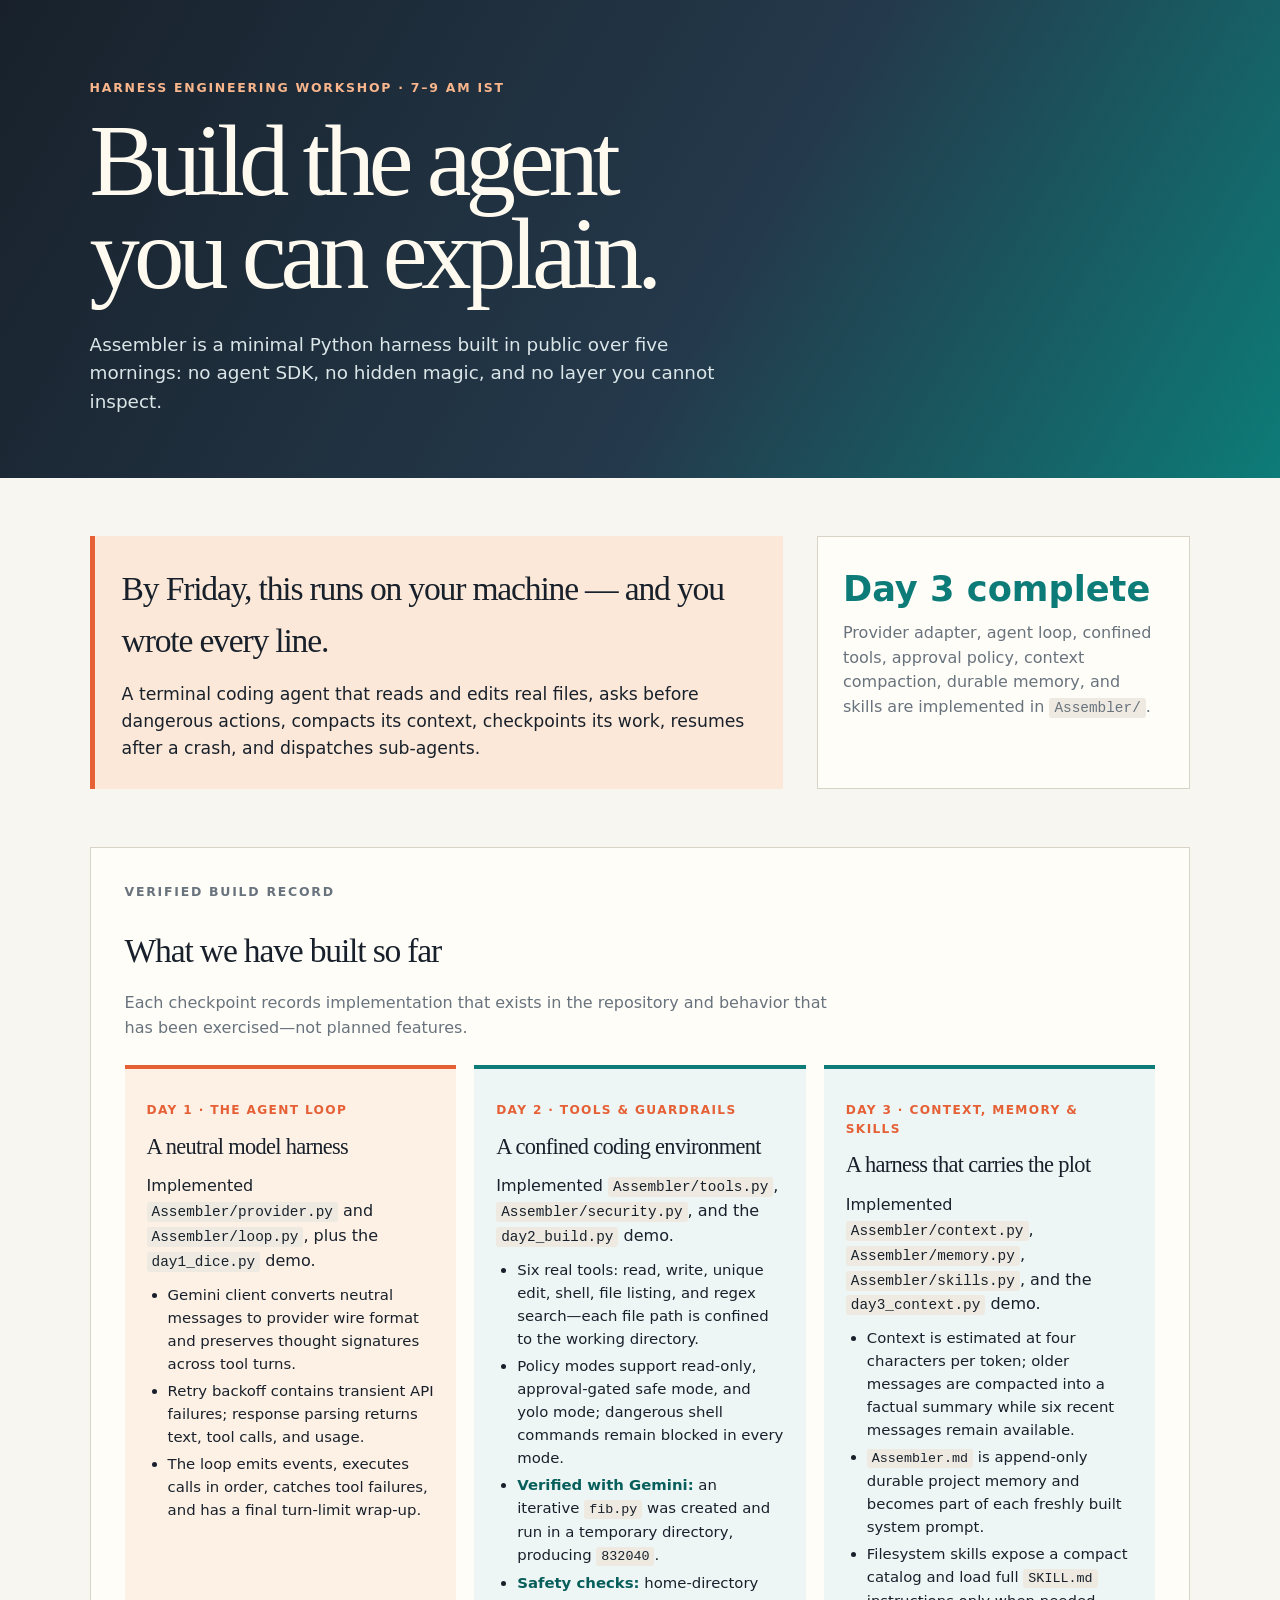
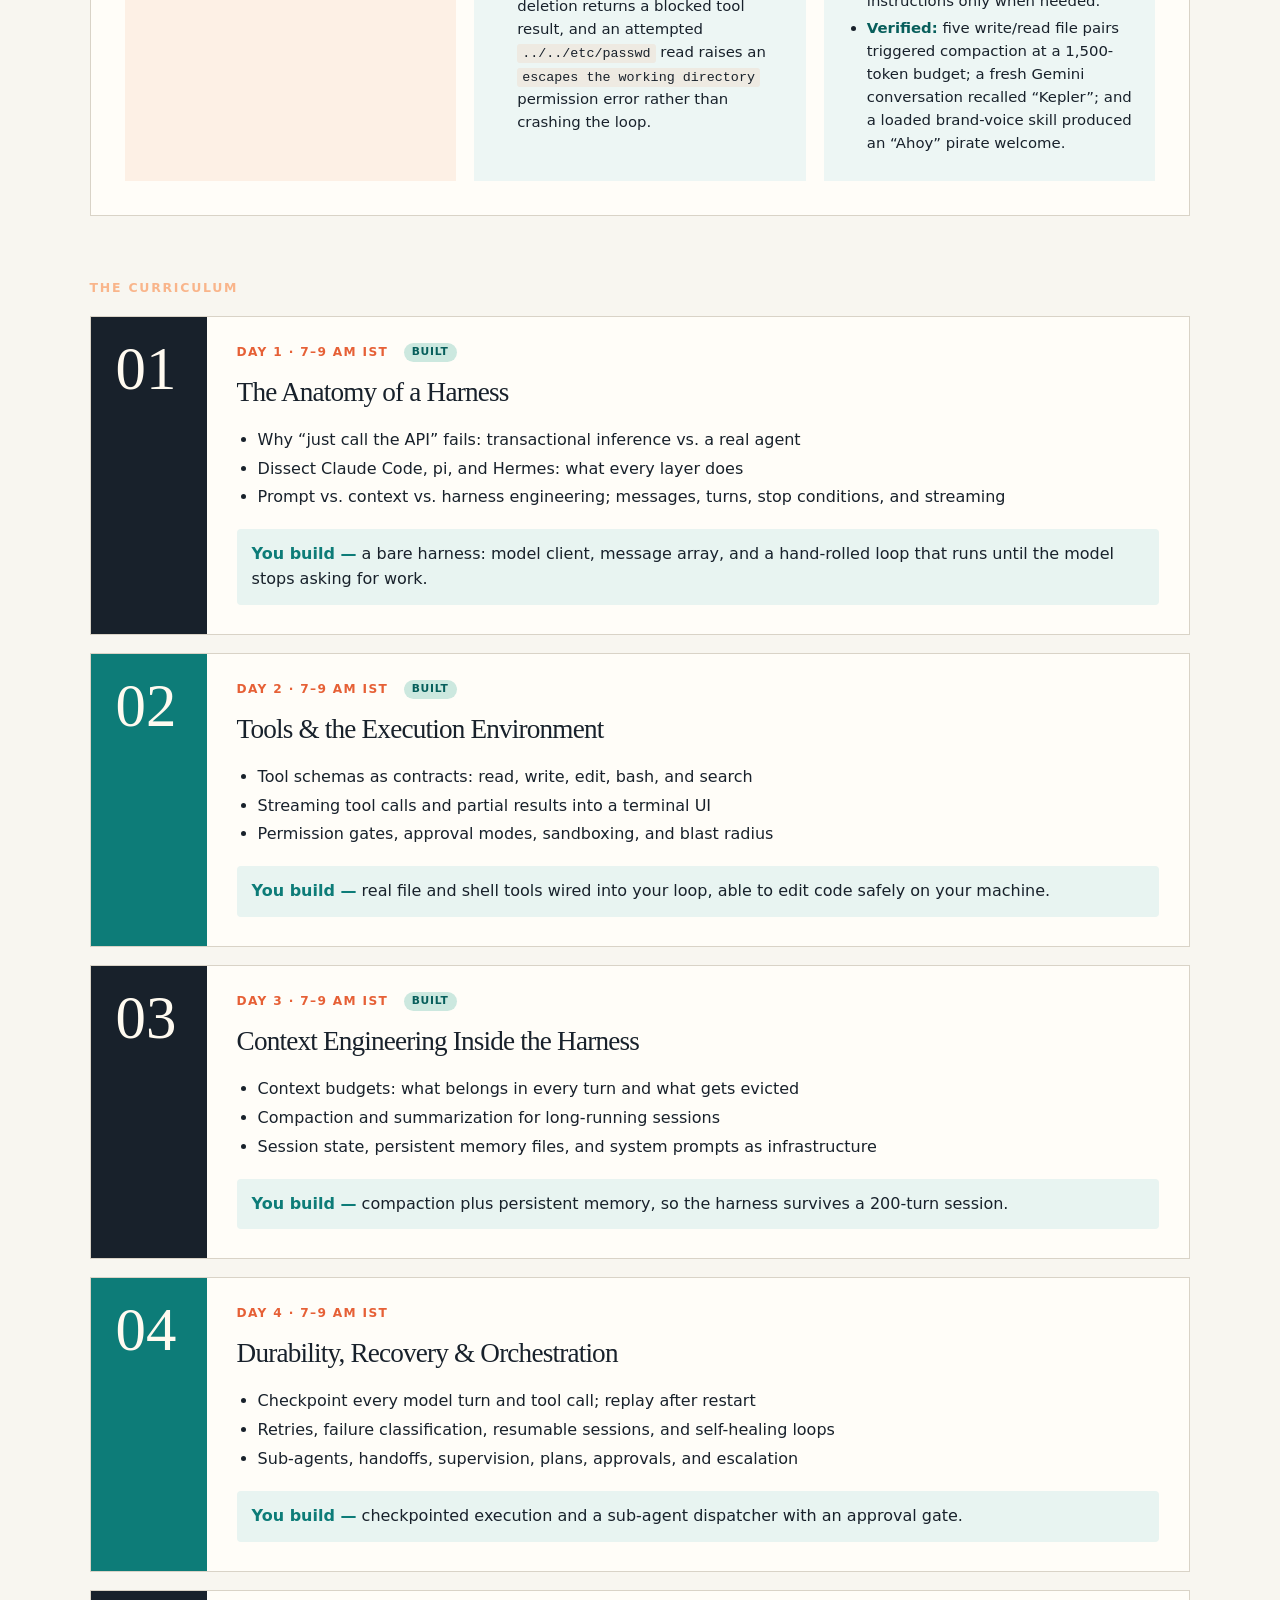
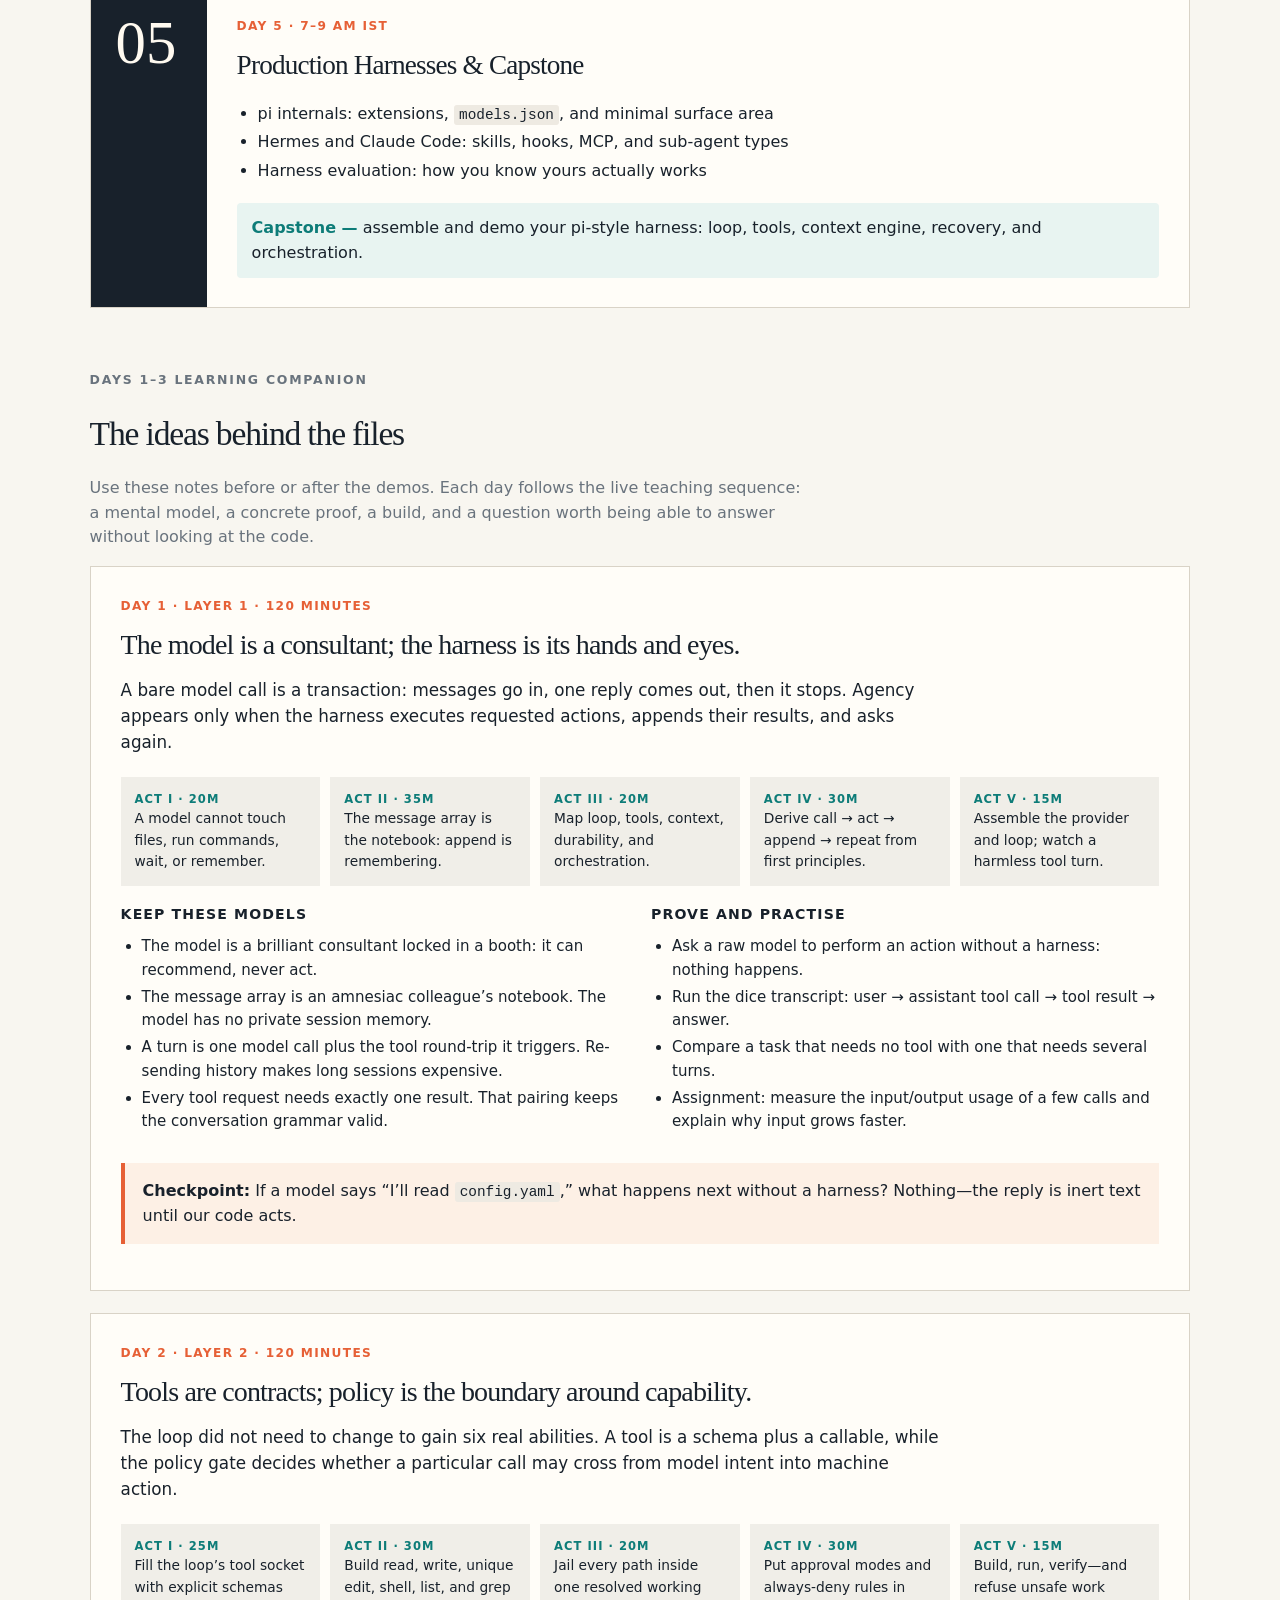
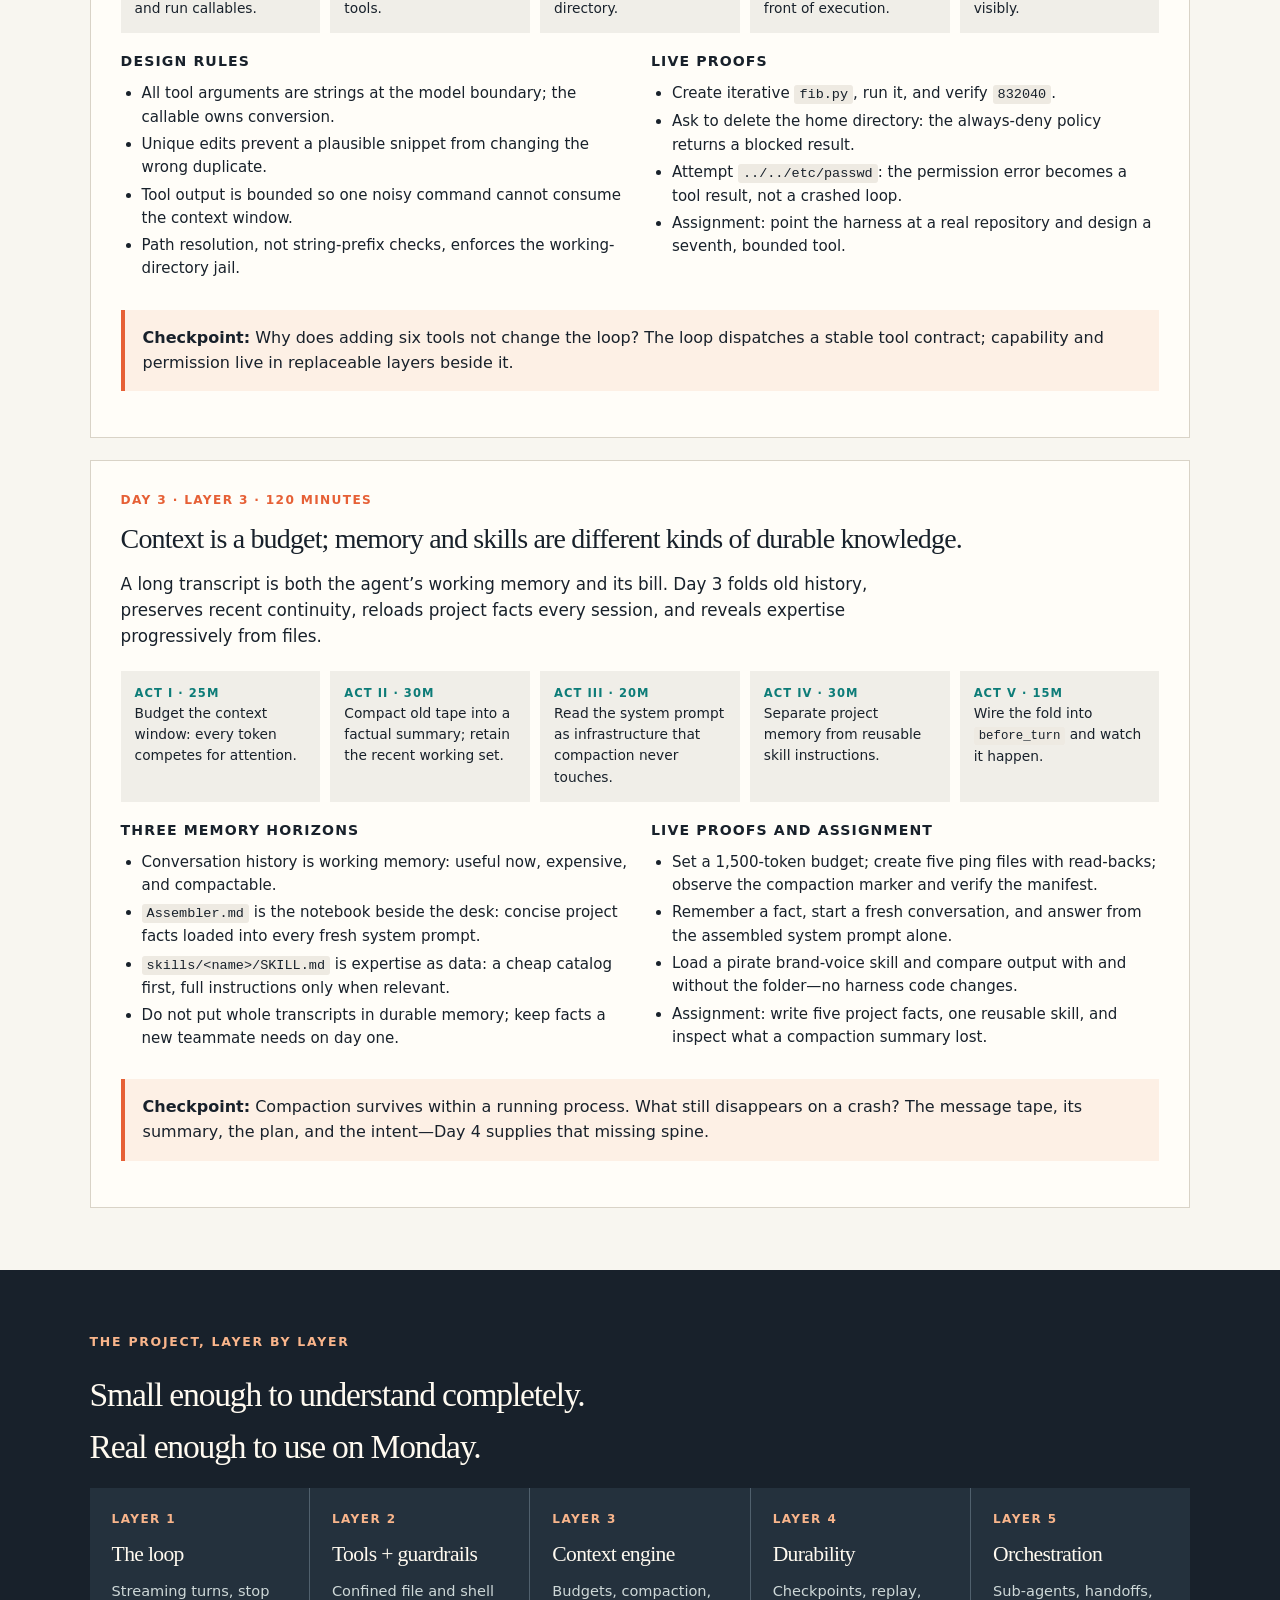
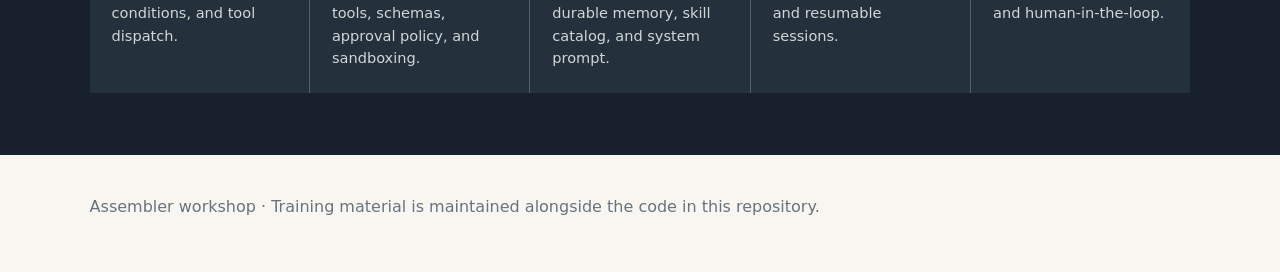
==== commit c863036a: "Expand Days 1 to 3 workshop training guide" ====
--- a/training/index.html
+++ b/training/index.html
@@ -45,6 +45,21 @@
     li { margin:4px 0; }
     .build { margin:19px 0 0; padding:13px 15px; border-radius:4px; background:#e8f4f1; }
     .build b { color:var(--teal); }
+    .lesson-notes { margin:0 0 62px; }
+    .lesson-notes > p { max-width:720px; color:var(--muted); }
+    .lesson-grid { display:grid; gap:22px; }
+    .lesson { padding:30px; border:1px solid var(--line); background:var(--card); }
+    .lesson header { padding:0; color:var(--ink); background:none; }
+    .lesson header p { margin:0 0 7px; color:var(--accent); font-size:.76rem; font-weight:800; letter-spacing:.11em; text-transform:uppercase; }
+    .lesson h3 { font-size:1.75rem; }
+    .lesson .lead { max-width:820px; margin:10px 0 22px; font-size:1.05rem; }
+    .acts { display:grid; grid-template-columns:repeat(5,1fr); gap:10px; margin:18px 0; }
+    .act { padding:14px; background:#f0eee8; font-size:.86rem; }
+    .act b { display:block; color:var(--teal); font-size:.72rem; letter-spacing:.09em; text-transform:uppercase; }
+    .lesson-details { display:grid; grid-template-columns:1fr 1fr; gap:22px; }
+    .lesson-details h4 { margin:0; font-size:.88rem; letter-spacing:.08em; text-transform:uppercase; }
+    .lesson-details p, .lesson-details ul { margin:9px 0; font-size:.94rem; }
+    .callout { margin-top:20px; padding:16px 18px; border-left:4px solid var(--accent); background:#fdf0e5; }
     .complete { display:inline-block; margin-left:10px; padding:3px 8px; border-radius:99px; color:#075e5b; background:#cce8df; font:700 .67rem/1.2 ui-sans-serif, system-ui, sans-serif; letter-spacing:.07em; text-transform:uppercase; vertical-align:middle; }
     .architecture { margin:0 -7vw 0; padding:62px 7vw; color:#fffaf0; background:#18212b; }
     .architecture h2 { color:#fffaf0; }
@@ -55,7 +70,7 @@
     .layer p { margin:0; color:#ced8d8; font-size:.91rem; }
     footer { padding:40px 0 55px; color:var(--muted); }
     code { padding:2px 5px; border-radius:3px; background:#eeeae2; font-size:.9em; }
-    @media (max-width:760px) { .intro, .checkpoint-grid { grid-template-columns:1fr; } .module { grid-template-columns:80px 1fr; } .number { padding:22px 14px; font-size:2.6rem; } .module-content { padding:22px; } .layers { grid-template-columns:1fr; } }
+    @media (max-width:760px) { .intro, .checkpoint-grid, .lesson-details { grid-template-columns:1fr; } .acts { grid-template-columns:1fr 1fr; } .module { grid-template-columns:80px 1fr; } .number { padding:22px 14px; font-size:2.6rem; } .module-content { padding:22px; } .layers { grid-template-columns:1fr; } }
   </style>
 </head>
 <body>
@@ -142,6 +157,34 @@
         </article>
       </div>
     </section>
+    <section class="lesson-notes" aria-labelledby="lesson-notes-title">
+      <p class="eyebrow">Days 1–3 learning companion</p>
+      <h2 id="lesson-notes-title">The ideas behind the files</h2>
+      <p>Use these notes before or after the demos. Each day follows the live teaching sequence: a mental model, a concrete proof, a build, and a question worth being able to answer without looking at the code.</p>
+      <div class="lesson-grid">
+        <article class="lesson">
+          <header><p>Day 1 · Layer 1 · 120 minutes</p><h3>The model is a consultant; the harness is its hands and eyes.</h3></header>
+          <p class="lead">A bare model call is a transaction: messages go in, one reply comes out, then it stops. Agency appears only when the harness executes requested actions, appends their results, and asks again.</p>
+          <div class="acts"><div class="act"><b>Act I · 20m</b>A model cannot touch files, run commands, wait, or remember.</div><div class="act"><b>Act II · 35m</b>The message array is the notebook: append is remembering.</div><div class="act"><b>Act III · 20m</b>Map loop, tools, context, durability, and orchestration.</div><div class="act"><b>Act IV · 30m</b>Derive call → act → append → repeat from first principles.</div><div class="act"><b>Act V · 15m</b>Assemble the provider and loop; watch a harmless tool turn.</div></div>
+          <div class="lesson-details"><div><h4>Keep these models</h4><ul><li>The model is a brilliant consultant locked in a booth: it can recommend, never act.</li><li>The message array is an amnesiac colleague’s notebook. The model has no private session memory.</li><li>A turn is one model call plus the tool round-trip it triggers. Re-sending history makes long sessions expensive.</li><li>Every tool request needs exactly one result. That pairing keeps the conversation grammar valid.</li></ul></div><div><h4>Prove and practise</h4><ul><li>Ask a raw model to perform an action without a harness: nothing happens.</li><li>Run the dice transcript: user → assistant tool call → tool result → answer.</li><li>Compare a task that needs no tool with one that needs several turns.</li><li>Assignment: measure the input/output usage of a few calls and explain why input grows faster.</li></ul></div></div>
+          <p class="callout"><b>Checkpoint:</b> If a model says “I’ll read <code>config.yaml</code>,” what happens next without a harness? Nothing—the reply is inert text until our code acts.</p>
+        </article>
+        <article class="lesson">
+          <header><p>Day 2 · Layer 2 · 120 minutes</p><h3>Tools are contracts; policy is the boundary around capability.</h3></header>
+          <p class="lead">The loop did not need to change to gain six real abilities. A tool is a schema plus a callable, while the policy gate decides whether a particular call may cross from model intent into machine action.</p>
+          <div class="acts"><div class="act"><b>Act I · 25m</b>Fill the loop’s tool socket with explicit schemas and run callables.</div><div class="act"><b>Act II · 30m</b>Build read, write, unique edit, shell, list, and grep tools.</div><div class="act"><b>Act III · 20m</b>Jail every path inside one resolved working directory.</div><div class="act"><b>Act IV · 30m</b>Put approval modes and always-deny rules in front of execution.</div><div class="act"><b>Act V · 15m</b>Build, run, verify—and refuse unsafe work visibly.</div></div>
+          <div class="lesson-details"><div><h4>Design rules</h4><ul><li>All tool arguments are strings at the model boundary; the callable owns conversion.</li><li>Unique edits prevent a plausible snippet from changing the wrong duplicate.</li><li>Tool output is bounded so one noisy command cannot consume the context window.</li><li>Path resolution, not string-prefix checks, enforces the working-directory jail.</li></ul></div><div><h4>Live proofs</h4><ul><li>Create iterative <code>fib.py</code>, run it, and verify <code>832040</code>.</li><li>Ask to delete the home directory: the always-deny policy returns a blocked result.</li><li>Attempt <code>../../etc/passwd</code>: the permission error becomes a tool result, not a crashed loop.</li><li>Assignment: point the harness at a real repository and design a seventh, bounded tool.</li></ul></div></div>
+          <p class="callout"><b>Checkpoint:</b> Why does adding six tools not change the loop? The loop dispatches a stable tool contract; capability and permission live in replaceable layers beside it.</p>
+        </article>
+        <article class="lesson">
+          <header><p>Day 3 · Layer 3 · 120 minutes</p><h3>Context is a budget; memory and skills are different kinds of durable knowledge.</h3></header>
+          <p class="lead">A long transcript is both the agent’s working memory and its bill. Day 3 folds old history, preserves recent continuity, reloads project facts every session, and reveals expertise progressively from files.</p>
+          <div class="acts"><div class="act"><b>Act I · 25m</b>Budget the context window: every token competes for attention.</div><div class="act"><b>Act II · 30m</b>Compact old tape into a factual summary; retain the recent working set.</div><div class="act"><b>Act III · 20m</b>Read the system prompt as infrastructure that compaction never touches.</div><div class="act"><b>Act IV · 30m</b>Separate project memory from reusable skill instructions.</div><div class="act"><b>Act V · 15m</b>Wire the fold into <code>before_turn</code> and watch it happen.</div></div>
+          <div class="lesson-details"><div><h4>Three memory horizons</h4><ul><li>Conversation history is working memory: useful now, expensive, and compactable.</li><li><code>Assembler.md</code> is the notebook beside the desk: concise project facts loaded into every fresh system prompt.</li><li><code>skills/&lt;name&gt;/SKILL.md</code> is expertise as data: a cheap catalog first, full instructions only when relevant.</li><li>Do not put whole transcripts in durable memory; keep facts a new teammate needs on day one.</li></ul></div><div><h4>Live proofs and assignment</h4><ul><li>Set a 1,500-token budget; create five ping files with read-backs; observe the compaction marker and verify the manifest.</li><li>Remember a fact, start a fresh conversation, and answer from the assembled system prompt alone.</li><li>Load a pirate brand-voice skill and compare output with and without the folder—no harness code changes.</li><li>Assignment: write five project facts, one reusable skill, and inspect what a compaction summary lost.</li></ul></div></div>
+          <p class="callout"><b>Checkpoint:</b> Compaction survives within a running process. What still disappears on a crash? The message tape, its summary, the plan, and the intent—Day 4 supplies that missing spine.</p>
+        </article>
+      </div>
+    </section>
     <section class="architecture" aria-labelledby="architecture">
       <p class="eyebrow">The project, layer by layer</p><h2 id="architecture">Small enough to understand completely.<br>Real enough to use on Monday.</h2>
       <div class="layers">
